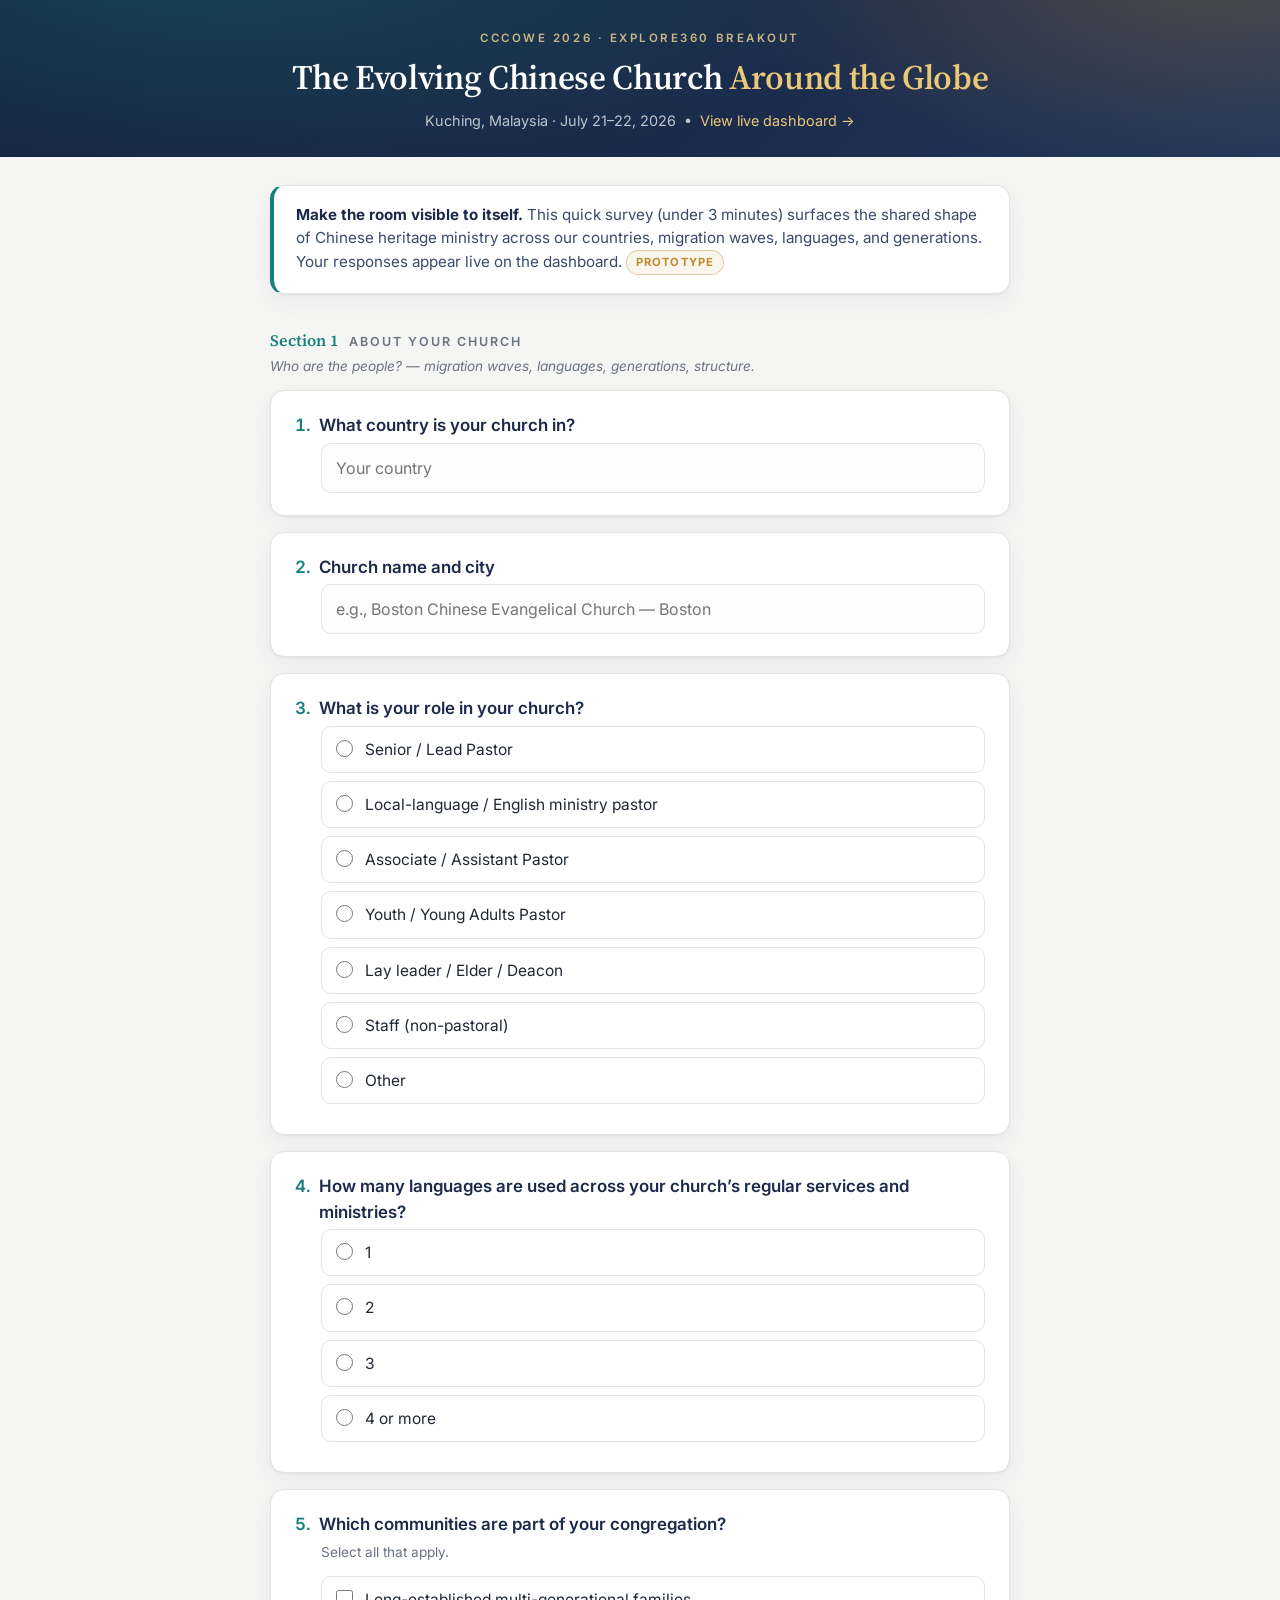
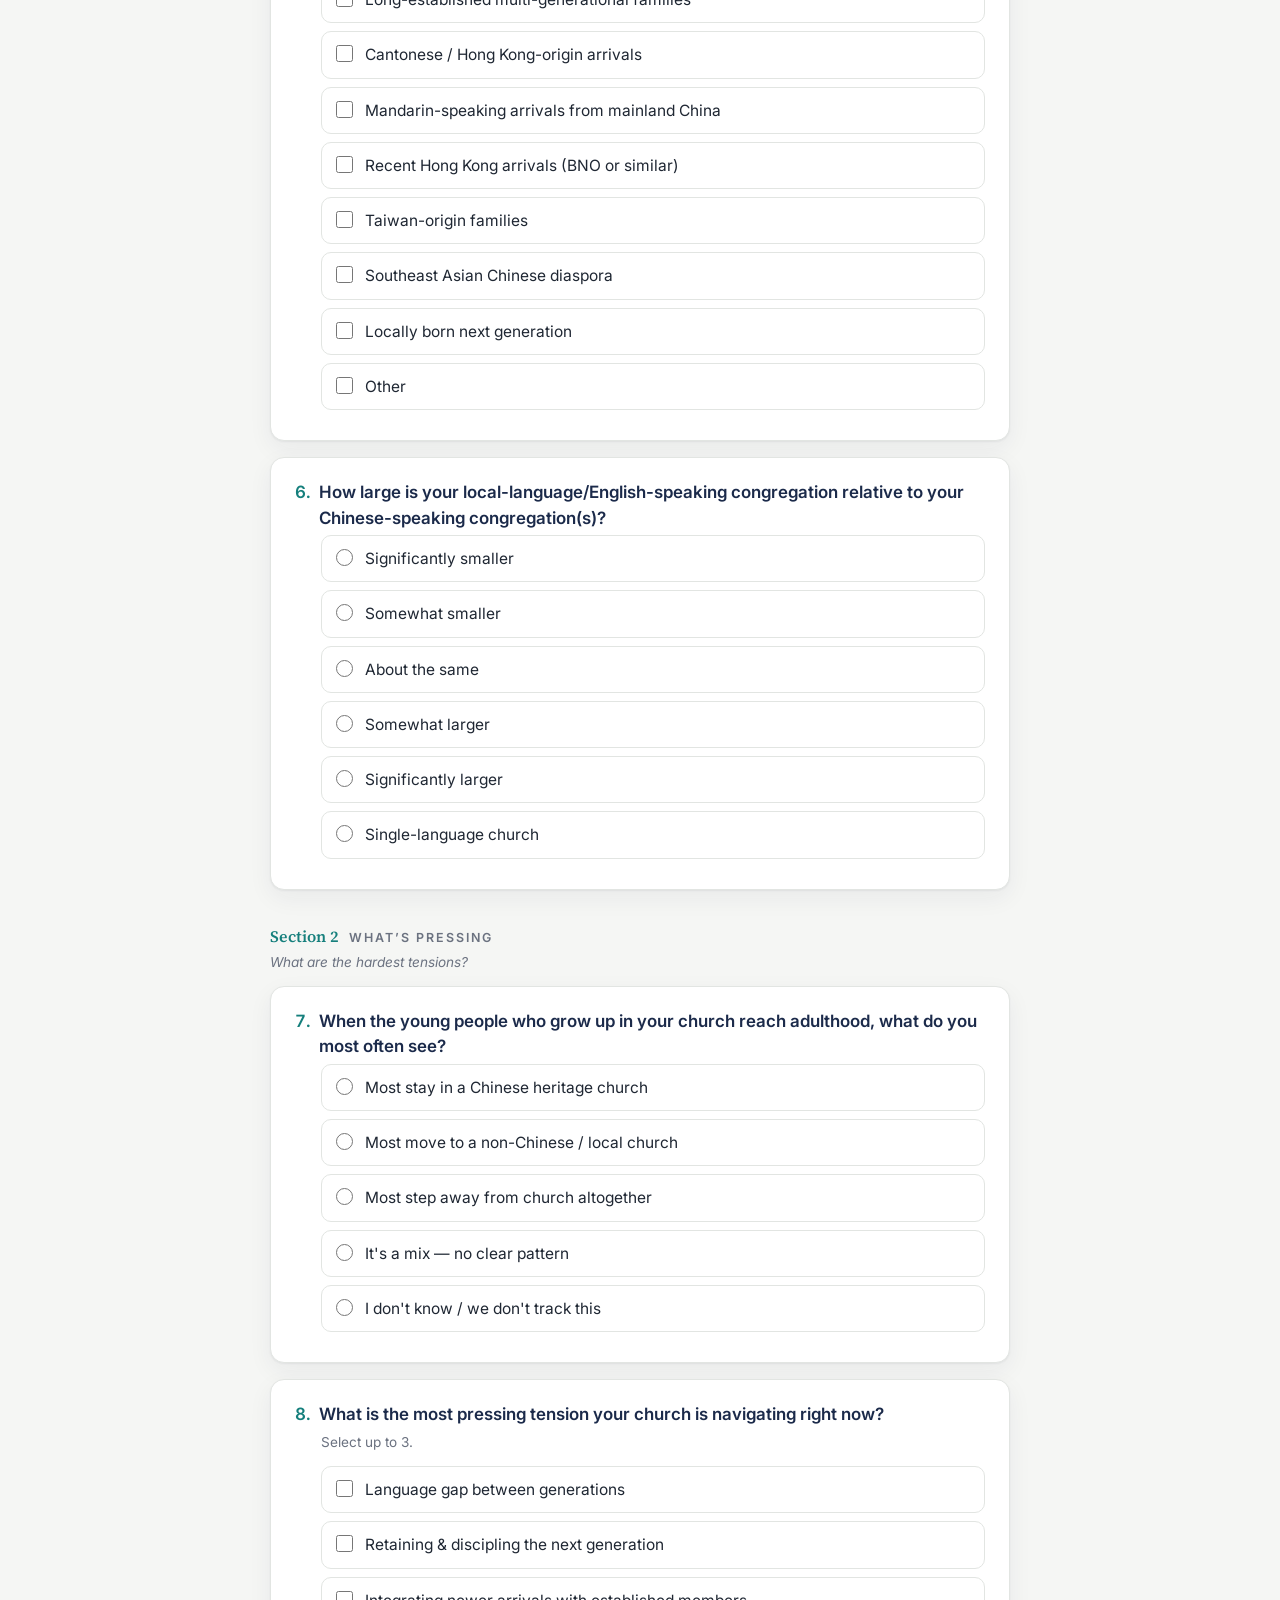
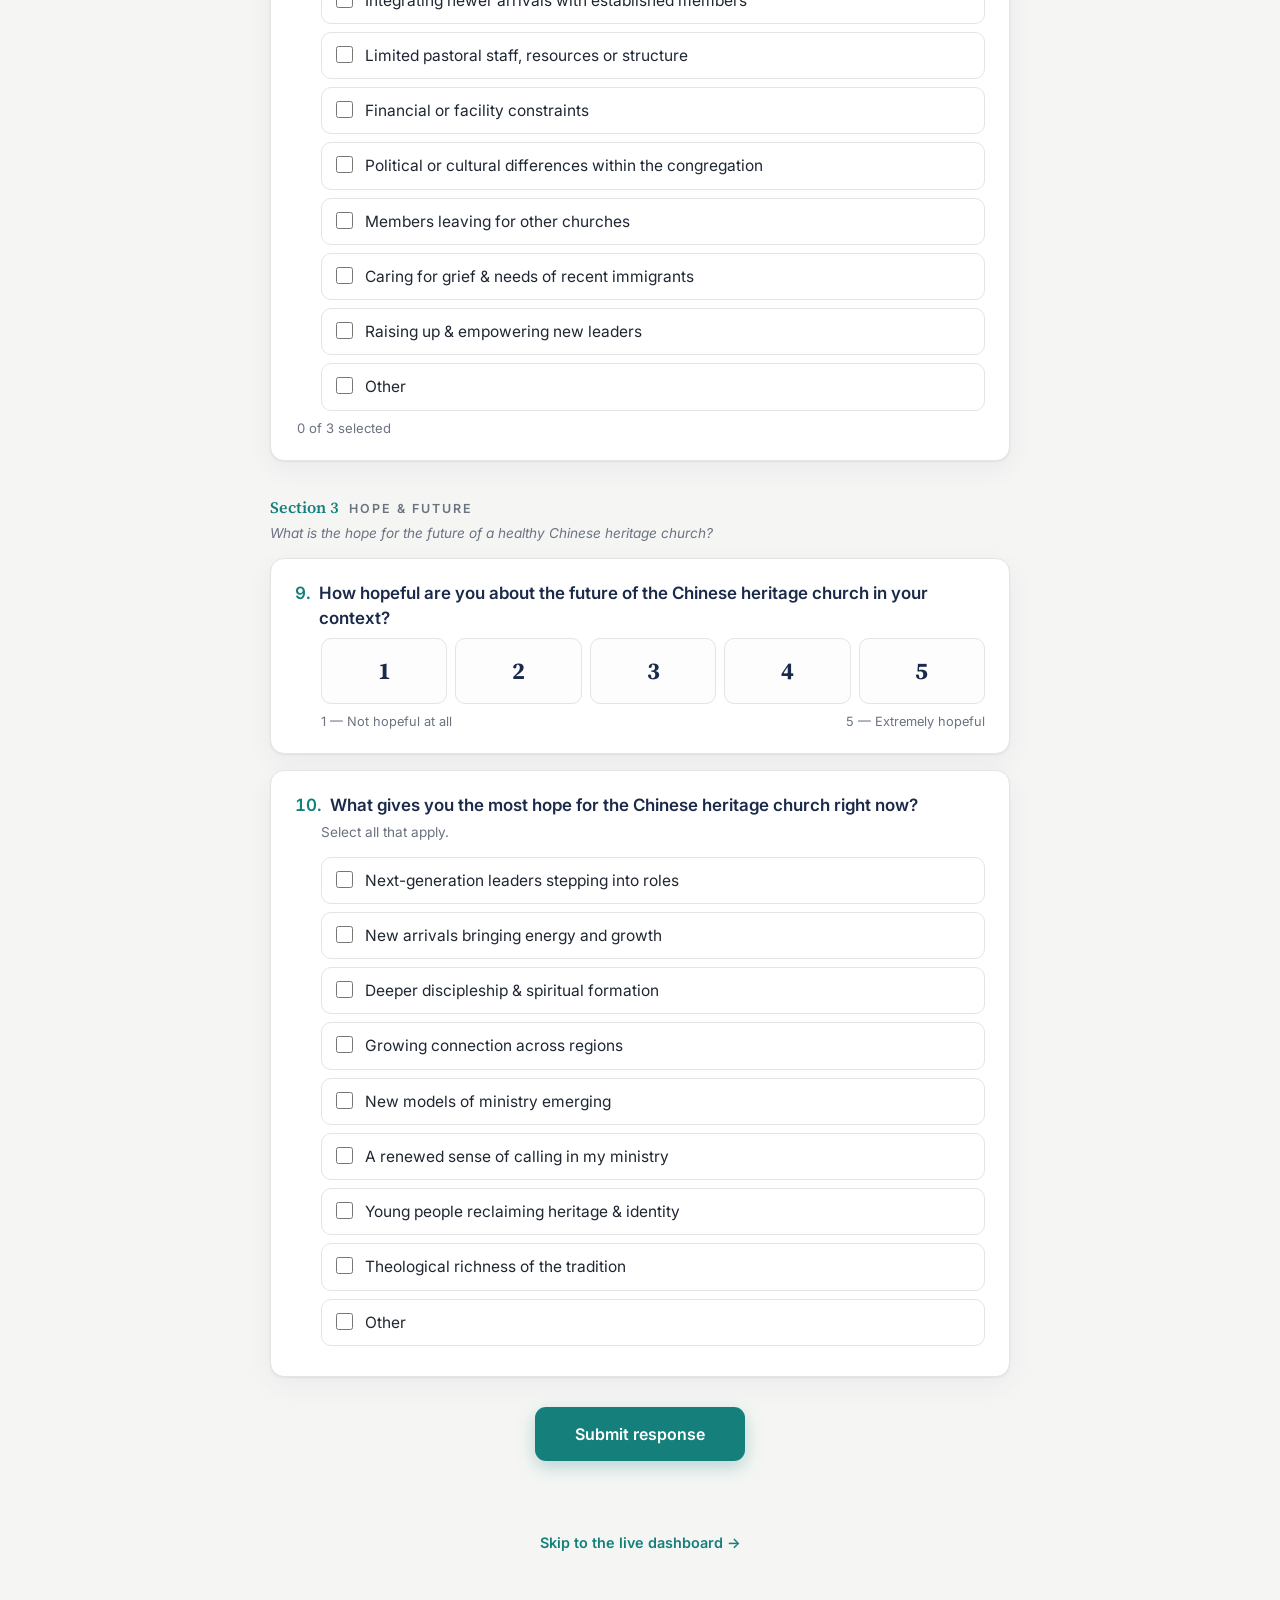
==== index.html @ 832d0c06 "CCCOWE 2026 Explore360 — survey + demo & live dashboards (prototype) Static, no-build site for the E" ====
<!DOCTYPE html>
<html lang="en">
<head>
<meta charset="UTF-8" />
<meta name="viewport" content="width=device-width, initial-scale=1" />
<title>CCCOWE 2026 Explore360 — Survey</title>
<link rel="preconnect" href="https://fonts.googleapis.com" />
<link rel="preconnect" href="https://fonts.gstatic.com" crossorigin />
<link href="https://fonts.googleapis.com/css2?family=Inter:wght@400;500;600;700&family=Source+Serif+4:opsz,wght@8..60,500;8..60,600&display=swap" rel="stylesheet" />
<link rel="stylesheet" href="css/styles.css" />
</head>
<body>

<header class="banner">
  <p class="banner__eyebrow">CCCOWE 2026 &middot; Explore360 Breakout</p>
  <h1 class="banner__title">The Evolving Chinese Church <span class="accent">Around the Globe</span></h1>
  <p class="banner__meta">Kuching, Malaysia &middot; July 21&ndash;22, 2026 &nbsp;&bull;&nbsp; <a href="dashboard.html">View live dashboard &rarr;</a></p>
</header>

<main class="wrap">

  <!-- FORM -->
  <form id="survey" novalidate>
    <div class="intro">
      <strong>Make the room visible to itself.</strong> This quick survey (under 3 minutes) surfaces the shared
      shape of Chinese heritage ministry across our countries, migration waves, languages, and generations.
      Your responses appear live on the dashboard. <span class="demo-flag">Prototype</span>
    </div>

    <!-- SECTION 1 -->
    <div class="section-tag">
      <span class="section-tag__num">Section 1</span>
      <span class="section-tag__name">About Your Church</span>
    </div>
    <p class="section-tag__hint">Who are the people? — migration waves, languages, generations, structure.</p>

    <!-- Q1 -->
    <div class="q">
      <label class="q__label" for="q1"><span class="q__num">1.</span> What country is your church in?</label>
      <div class="q__body">
        <input class="txt" type="text" id="q1" name="q1_country" placeholder="Your country" autocomplete="off" />
      </div>
    </div>

    <!-- Q2 -->
    <div class="q">
      <label class="q__label" for="q2"><span class="q__num">2.</span> Church name and city</label>
      <div class="q__body">
        <input class="txt" type="text" id="q2" name="q2_church" placeholder="e.g., Boston Chinese Evangelical Church — Boston" autocomplete="off" />
      </div>
    </div>

    <!-- Q3 -->
    <div class="q" data-single="q3_role">
      <p class="q__label"><span class="q__num">3.</span> What is your role in your church?</p>
      <div class="q__body" id="q3-opts"></div>
    </div>

    <!-- Q4 -->
    <div class="q" data-single="q4_languages">
      <p class="q__label"><span class="q__num">4.</span> How many languages are used across your church&rsquo;s regular services and ministries?</p>
      <div class="q__body" id="q4-opts"></div>
    </div>

    <!-- Q5 -->
    <div class="q" data-multi="q5_communities">
      <p class="q__label"><span class="q__num">5.</span> Which communities are part of your congregation?</p>
      <p class="q__help">Select all that apply.</p>
      <div class="q__body" id="q5-opts"></div>
    </div>

    <!-- Q6 -->
    <div class="q" data-single="q6_relative_size">
      <p class="q__label"><span class="q__num">6.</span> How large is your local-language/English-speaking congregation relative to your Chinese-speaking congregation(s)?</p>
      <div class="q__body" id="q6-opts"></div>
    </div>

    <!-- SECTION 2 -->
    <div class="section-tag">
      <span class="section-tag__num">Section 2</span>
      <span class="section-tag__name">What&rsquo;s Pressing</span>
    </div>
    <p class="section-tag__hint">What are the hardest tensions?</p>

    <!-- Q7 -->
    <div class="q" data-single="q7_youth">
      <p class="q__label"><span class="q__num">7.</span> When the young people who grow up in your church reach adulthood, what do you most often see?</p>
      <div class="q__body" id="q7-opts"></div>
    </div>

    <!-- Q8 -->
    <div class="q" data-multi="q8_tensions" data-max="3">
      <p class="q__label"><span class="q__num">8.</span> What is the most pressing tension your church is navigating right now?</p>
      <p class="q__help">Select up to 3.</p>
      <div class="q__body" id="q8-opts"></div>
      <p class="cap-note" id="q8-cap">0 of 3 selected</p>
    </div>

    <!-- SECTION 3 -->
    <div class="section-tag">
      <span class="section-tag__num">Section 3</span>
      <span class="section-tag__name">Hope &amp; Future</span>
    </div>
    <p class="section-tag__hint">What is the hope for the future of a healthy Chinese heritage church?</p>

    <!-- Q9 -->
    <div class="q" data-scale="q9_hope">
      <p class="q__label"><span class="q__num">9.</span> How hopeful are you about the future of the Chinese heritage church in your context?</p>
      <div class="q__body">
        <div class="scale" id="q9-scale"></div>
        <div class="scale__ends">
          <span>1 — Not hopeful at all</span>
          <span>5 — Extremely hopeful</span>
        </div>
      </div>
    </div>

    <!-- Q10 -->
    <div class="q" data-multi="q10_hope_sources">
      <p class="q__label"><span class="q__num">10.</span> What gives you the most hope for the Chinese heritage church right now?</p>
      <p class="q__help">Select all that apply.</p>
      <div class="q__body" id="q10-opts"></div>
    </div>

    <div class="actions">
      <button type="submit" class="btn btn--primary">Submit response</button>
      <p class="form-error" id="form-error"></p>
    </div>
  </form>

  <!-- THANK YOU -->
  <div class="thanks hidden" id="thanks">
    <div class="thanks__check">
      <svg viewBox="0 0 24 24" fill="none" stroke-width="3" stroke-linecap="round" stroke-linejoin="round"><path d="M5 13l4 4L19 7"/></svg>
    </div>
    <h2>Thank you</h2>
    <p>Your response is now part of the room. Watch it appear on the live dashboard alongside delegates from around the globe.</p>
    <a href="dashboard.html" class="btn btn--primary">Open the live dashboard &rarr;</a>
    <div style="margin-top:16px;">
      <button class="btn btn--ghost" id="again" type="button">Submit another response</button>
    </div>
  </div>

  <p class="pagelink"><a href="dashboard.html">Skip to the live dashboard &rarr;</a></p>

</main>

<script src="js/questions.js"></script>
<script src="js/survey.js"></script>
</body>
</html>
---- css/styles.css ----
/* ============================================================================
   CCCOWE 2026 Explore360 — Shared styles
   Palette: restrained "conference navy + teal + warm gold"
   Type: Source Serif 4 (banner/display) + Inter (UI/body)
   ============================================================================ */

:root {
  /* Core palette */
  --ink:        #1b2a4a;   /* deep navy — primary text & banner */
  --ink-soft:   #3a4a6b;
  --teal:       #157f7c;   /* primary accent */
  --teal-deep:  #0e5d5b;
  --gold:       #c08a2d;   /* warm highlight */
  --rose:       #b1495c;   /* attention / tension */

  --bg:         #f5f6f4;   /* warm off-white page */
  --card:       #ffffff;
  --line:       #e2e5e2;
  --text:       #1f2733;
  --muted:      #6b7280;

  /* Categorical chart palette (harmonious, projector-safe) */
  --c1: #157f7c;  /* teal      */
  --c2: #2f6ca6;  /* blue      */
  --c3: #c08a2d;  /* gold      */
  --c4: #7a5ea8;  /* violet    */
  --c5: #4a9a6a;  /* green     */
  --c6: #b1495c;  /* rose      */
  --c7: #d3763a;  /* orange    */
  --c8: #5c6b7a;  /* slate     */

  --radius: 14px;
  --shadow: 0 1px 2px rgba(27,42,74,.06), 0 8px 24px rgba(27,42,74,.06);
  --shadow-lg: 0 2px 4px rgba(27,42,74,.08), 0 18px 48px rgba(27,42,74,.10);

  --font-body: "Inter", -apple-system, BlinkMacSystemFont, "Segoe UI", sans-serif;
  --font-display: "Source Serif 4", Georgia, "Times New Roman", serif;
}

* { box-sizing: border-box; }

html { -webkit-text-size-adjust: 100%; }

body {
  margin: 0;
  font-family: var(--font-body);
  color: var(--text);
  background: var(--bg);
  line-height: 1.5;
  font-size: 16px;
  -webkit-font-smoothing: antialiased;
}

/* ---------- Banner ---------- */
.banner {
  background:
    radial-gradient(1200px 400px at 15% -30%, rgba(21,127,124,.35), transparent 60%),
    radial-gradient(900px 380px at 95% -20%, rgba(192,138,45,.28), transparent 55%),
    linear-gradient(135deg, #16223d 0%, #1b2a4a 55%, #21365c 100%);
  color: #fff;
  padding: 30px 24px 26px;
  text-align: center;
}
.banner__eyebrow {
  font-size: .72rem;
  letter-spacing: .22em;
  text-transform: uppercase;
  color: #cbb682;
  font-weight: 600;
  margin: 0 0 10px;
}
.banner__title {
  font-family: var(--font-display);
  font-weight: 600;
  font-size: clamp(1.4rem, 3.2vw, 2.15rem);
  line-height: 1.18;
  margin: 0 auto;
  max-width: 900px;
  letter-spacing: -0.01em;
}
.banner__title .accent { color: #e9c877; }
.banner__meta {
  margin: 12px 0 0;
  font-size: .9rem;
  color: rgba(255,255,255,.72);
}
.banner__meta a { color: #e9c877; text-decoration: none; }
.banner__meta a:hover { text-decoration: underline; }

/* ---------- Layout wrappers ---------- */
.wrap { max-width: 780px; margin: 0 auto; padding: 28px 20px 80px; }
.wrap--wide { max-width: 1220px; }

/* ---------- Survey form ---------- */
.intro {
  background: var(--card);
  border: 1px solid var(--line);
  border-left: 4px solid var(--teal);
  border-radius: var(--radius);
  padding: 18px 22px;
  margin-bottom: 26px;
  box-shadow: var(--shadow);
  font-size: .95rem;
  color: var(--ink-soft);
}
.intro strong { color: var(--ink); }

.section-tag {
  display: flex;
  align-items: baseline;
  gap: 10px;
  margin: 34px 0 4px;
}
.section-tag__num {
  font-family: var(--font-display);
  font-size: 1rem;
  color: var(--teal);
  font-weight: 600;
}
.section-tag__name {
  font-size: .78rem;
  letter-spacing: .16em;
  text-transform: uppercase;
  color: var(--muted);
  font-weight: 600;
}
.section-tag__hint {
  font-style: italic;
  color: var(--muted);
  font-size: .85rem;
  margin: 0 0 14px;
}

.q {
  background: var(--card);
  border: 1px solid var(--line);
  border-radius: var(--radius);
  padding: 22px 24px;
  margin-bottom: 16px;
  box-shadow: var(--shadow);
}
.q__label {
  font-weight: 600;
  color: var(--ink);
  font-size: 1.06rem;
  margin: 0 0 4px;
  display: flex;
  gap: 8px;
}
.q__num {
  color: var(--teal);
  font-variant-numeric: tabular-nums;
  flex: none;
}
.q__help {
  font-size: .85rem;
  color: var(--muted);
  margin: 2px 0 14px 26px;
}
.q__body { margin-left: 26px; }

/* text inputs */
.txt {
  width: 100%;
  font: inherit;
  padding: 12px 14px;
  border: 1px solid var(--line);
  border-radius: 10px;
  background: #fcfdfc;
  color: var(--text);
  transition: border-color .15s, box-shadow .15s;
}
.txt:focus {
  outline: none;
  border-color: var(--teal);
  box-shadow: 0 0 0 3px rgba(21,127,124,.15);
}

/* choice options (radio + checkbox) */
.opt {
  display: flex;
  align-items: flex-start;
  gap: 12px;
  padding: 11px 14px;
  border: 1px solid var(--line);
  border-radius: 10px;
  margin-bottom: 8px;
  cursor: pointer;
  transition: border-color .15s, background .15s;
  font-size: .97rem;
}
.opt:hover { border-color: var(--teal); background: #f4faf9; }
.opt input { margin: 2px 0 0; accent-color: var(--teal); width: 17px; height: 17px; flex: none; cursor: pointer; }
.opt.is-checked { border-color: var(--teal); background: #eef7f6; }
.opt.is-disabled { opacity: .45; cursor: not-allowed; }
.opt.is-disabled:hover { border-color: var(--line); background: var(--card); }

.cap-note {
  font-size: .82rem;
  color: var(--muted);
  margin: 4px 0 0 2px;
}
.cap-note.is-max { color: var(--rose); font-weight: 600; }

/* linear scale */
.scale {
  display: flex;
  justify-content: space-between;
  gap: 8px;
  margin-top: 6px;
}
.scale__opt {
  flex: 1;
  text-align: center;
  border: 1px solid var(--line);
  border-radius: 10px;
  padding: 14px 6px;
  cursor: pointer;
  transition: all .15s;
  background: #fcfdfc;
}
.scale__opt:hover { border-color: var(--teal); }
.scale__opt input { display: none; }
.scale__num { font-size: 1.5rem; font-weight: 700; color: var(--ink); font-family: var(--font-display); }
.scale__opt.is-checked { border-color: var(--teal); background: var(--teal); }
.scale__opt.is-checked .scale__num { color: #fff; }
.scale__ends {
  display: flex;
  justify-content: space-between;
  font-size: .8rem;
  color: var(--muted);
  margin-top: 8px;
}

/* submit */
.actions { margin-top: 30px; text-align: center; }
.btn {
  font: inherit;
  font-weight: 600;
  font-size: 1rem;
  border: none;
  border-radius: 11px;
  padding: 15px 40px;
  cursor: pointer;
  transition: transform .12s, box-shadow .12s, background .15s;
  text-decoration: none;
  display: inline-block;
}
.btn--primary {
  background: var(--teal);
  color: #fff;
  box-shadow: 0 6px 18px rgba(21,127,124,.28);
}
.btn--primary:hover { background: var(--teal-deep); transform: translateY(-1px); }
.btn--ghost {
  background: transparent;
  color: var(--teal);
  border: 1px solid var(--teal);
}
.btn--ghost:hover { background: #eef7f6; }
.form-error {
  color: var(--rose);
  font-size: .9rem;
  margin-top: 14px;
  min-height: 1.2em;
  font-weight: 500;
}

/* thank-you state */
.thanks { text-align: center; padding: 50px 20px; }
.thanks__check {
  width: 76px; height: 76px; margin: 0 auto 22px;
  border-radius: 50%;
  background: var(--teal);
  display: flex; align-items: center; justify-content: center;
  animation: pop .45s cubic-bezier(.2,.9,.3,1.4);
}
.thanks__check svg { width: 40px; height: 40px; stroke: #fff; }
.thanks h2 { font-family: var(--font-display); color: var(--ink); font-size: 1.9rem; margin: 0 0 10px; }
.thanks p { color: var(--muted); max-width: 460px; margin: 0 auto 26px; }
@keyframes pop { 0% { transform: scale(0); } 100% { transform: scale(1); } }

.hidden { display: none !important; }

/* nav link footer */
.pagelink {
  text-align: center;
  margin-top: 40px;
  font-size: .9rem;
}
.pagelink a { color: var(--teal); text-decoration: none; font-weight: 600; }
.pagelink a:hover { text-decoration: underline; }

.demo-flag {
  display: inline-block;
  font-size: .7rem;
  letter-spacing: .1em;
  text-transform: uppercase;
  font-weight: 700;
  color: var(--gold);
  border: 1px solid rgba(192,138,45,.4);
  background: rgba(192,138,45,.08);
  padding: 3px 9px;
  border-radius: 20px;
  vertical-align: middle;
}

/* ============================================================================
   DASHBOARD
   ============================================================================ */
.toolbar {
  display: flex;
  align-items: center;
  justify-content: space-between;
  flex-wrap: wrap;
  gap: 12px;
  margin-bottom: 22px;
}
.toolbar__left { display: flex; align-items: center; gap: 12px; }
.toolbar__title { font-family: var(--font-display); font-size: 1.35rem; color: var(--ink); margin: 0; font-weight: 600; }
.updated { font-size: .82rem; color: var(--muted); }
.toolbar__actions { display: flex; gap: 8px; }
.tbtn {
  font: inherit; font-size: .85rem; font-weight: 600;
  border: 1px solid var(--line); background: var(--card); color: var(--ink-soft);
  padding: 8px 14px; border-radius: 9px; cursor: pointer; transition: all .15s;
}
.tbtn:hover { border-color: var(--teal); color: var(--teal); }

/* KPI row */
.kpis {
  display: grid;
  grid-template-columns: repeat(3, 1fr);
  gap: 16px;
  margin-bottom: 22px;
}
.kpi {
  background: var(--card);
  border: 1px solid var(--line);
  border-radius: var(--radius);
  padding: 22px 24px;
  box-shadow: var(--shadow);
  position: relative;
  overflow: hidden;
}
.kpi::before {
  content: ""; position: absolute; left: 0; top: 0; bottom: 0; width: 4px;
  background: var(--teal);
}
.kpi:nth-child(2)::before { background: var(--gold); }
.kpi:nth-child(3)::before { background: var(--c4); }
.kpi__num {
  font-family: var(--font-display);
  font-weight: 600;
  font-size: 2.9rem;
  color: var(--ink);
  line-height: 1;
  font-variant-numeric: tabular-nums;
}
.kpi__num small { font-size: 1.1rem; color: var(--muted); font-family: var(--font-body); }
.kpi__label { color: var(--muted); font-size: .9rem; margin-top: 8px; }

/* chart grid */
.grid {
  display: grid;
  grid-template-columns: repeat(12, 1fr);
  gap: 16px;
}
.card {
  background: var(--card);
  border: 1px solid var(--line);
  border-radius: var(--radius);
  padding: 18px 20px 20px;
  box-shadow: var(--shadow);
  display: flex;
  flex-direction: column;
}
.card__title {
  font-size: .95rem;
  font-weight: 600;
  color: var(--ink);
  margin: 0 0 2px;
}
.card__q { font-size: .78rem; color: var(--teal); font-weight: 600; margin-bottom: 12px; }
.card__canvas-wrap { position: relative; flex: 1; min-height: 200px; }

.col-4  { grid-column: span 4; }
.col-5  { grid-column: span 5; }
.col-6  { grid-column: span 6; }
.col-7  { grid-column: span 7; }
.col-8  { grid-column: span 8; }
.col-12 { grid-column: span 12; }

.card--feature { border-top: 3px solid var(--rose); }
.card--feature .card__q { color: var(--rose); }

.empty {
  text-align: center;
  padding: 70px 20px;
  color: var(--muted);
}
.empty h2 { font-family: var(--font-display); color: var(--ink); }

/* ---- Live dashboard: awaiting-responses banner + skeletons ---- */
.awaiting-note {
  display: flex;
  align-items: center;
  gap: 12px;
  background: #fff;
  border: 1px solid var(--line);
  border-left: 4px solid var(--gold);
  border-radius: var(--radius);
  padding: 14px 18px;
  margin-bottom: 22px;
  box-shadow: var(--shadow);
  color: var(--ink-soft);
  font-size: .95rem;
}
.awaiting-note .dot {
  width: 10px; height: 10px; border-radius: 50%; background: var(--gold); flex: none;
  animation: pulse 1.6s ease-in-out infinite;
}
@keyframes pulse { 0%,100% { opacity: 1; } 50% { opacity: .3; } }
.awaiting-note strong { color: var(--ink); }

/* shimmer skeleton shown inside cards/KPIs before data arrives */
.skeleton {
  position: relative;
  overflow: hidden;
  background: #eef0ee;
  border-radius: 8px;
}
.skeleton::after {
  content: "";
  position: absolute; inset: 0;
  transform: translateX(-100%);
  background: linear-gradient(90deg, transparent, rgba(255,255,255,.65), transparent);
  animation: shimmer 1.5s infinite;
}
@keyframes shimmer { 100% { transform: translateX(100%); } }

.kpi__num.skeleton { width: 90px; height: 44px; }
.card__canvas-wrap .skel-fill {
  position: absolute; inset: 0;
  display: flex; flex-direction: column; justify-content: flex-end; gap: 8px;
  padding: 10px 4px;
}
.card__canvas-wrap .skel-bar { height: 14px; }
.card__canvas-wrap .skel-bar:nth-child(1) { width: 92%; }
.card__canvas-wrap .skel-bar:nth-child(2) { width: 74%; }
.card__canvas-wrap .skel-bar:nth-child(3) { width: 58%; }
.card__canvas-wrap .skel-bar:nth-child(4) { width: 44%; }
.card__canvas-wrap .skel-bar:nth-child(5) { width: 30%; }
/* hide skeletons once populated */
.is-live-ready .skeleton::after { display: none; }
.is-live-ready .skel-fill { display: none; }
.is-live-ready .kpi__num.skeleton { background: none; }

/* Responsive */
@media (max-width: 900px) {
  .kpis { grid-template-columns: 1fr; }
  .col-4, .col-5, .col-6, .col-7, .col-8 { grid-column: span 12; }
  .card__canvas-wrap { min-height: 240px; }
}
@media (max-width: 560px) {
  .q__body { margin-left: 0; }
  .q__help { margin-left: 0; }
  .scale__num { font-size: 1.2rem; }
  .banner { padding: 24px 16px 22px; }
}

/* Projector / large-screen bump */
@media (min-width: 1600px) {
  body { font-size: 17px; }
  .kpi__num { font-size: 3.4rem; }
}
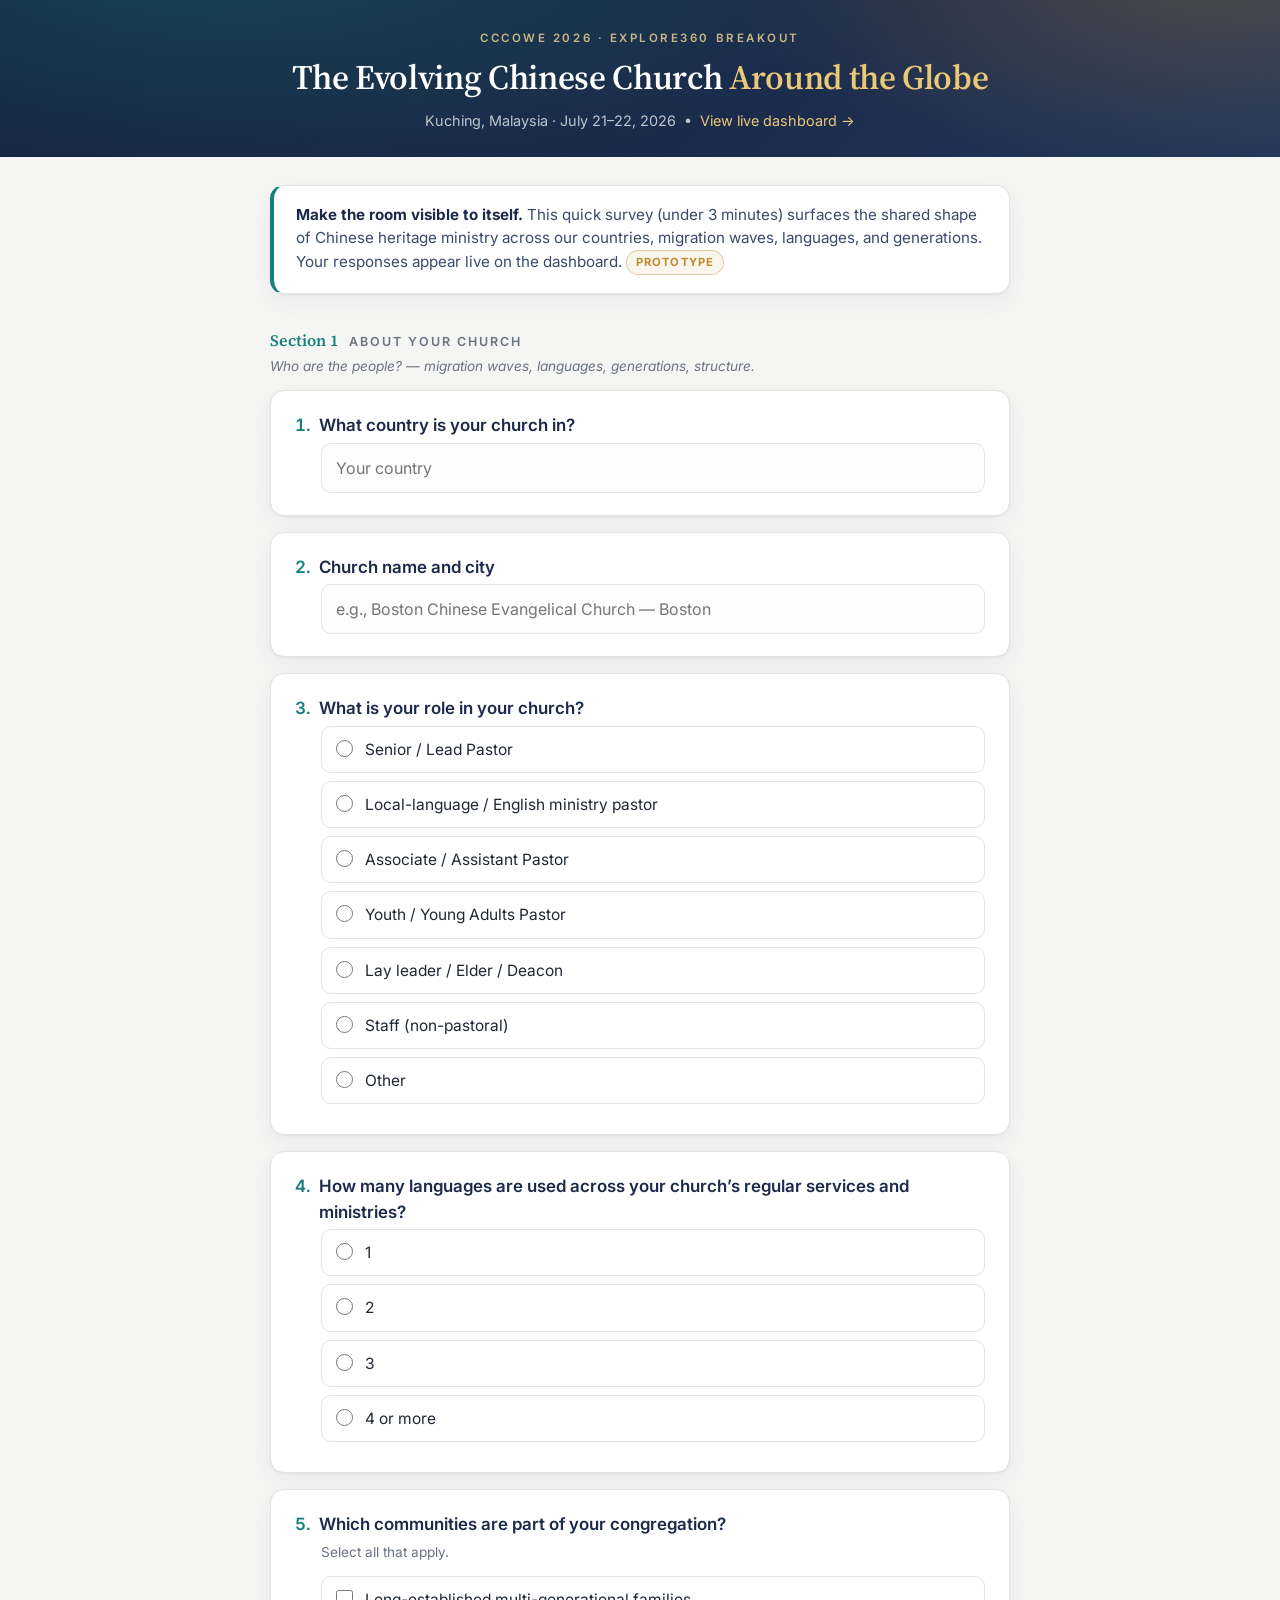
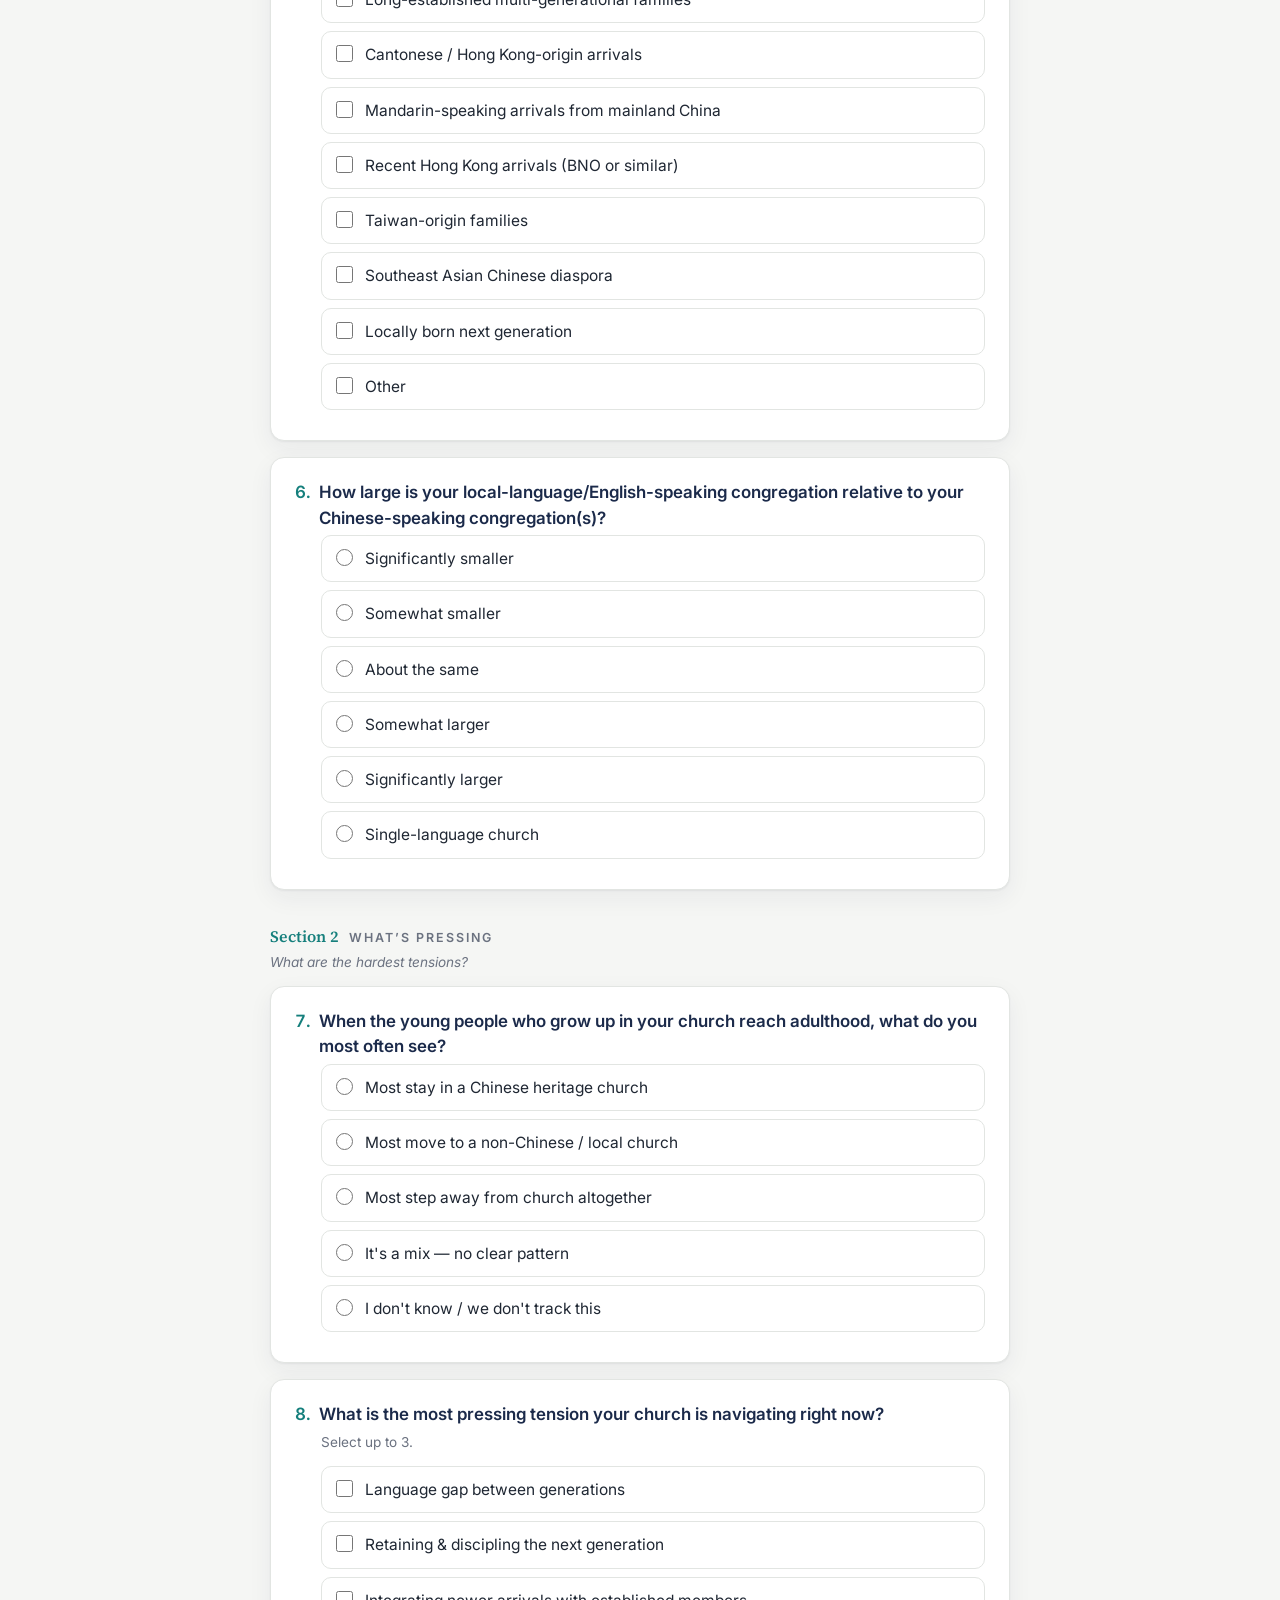
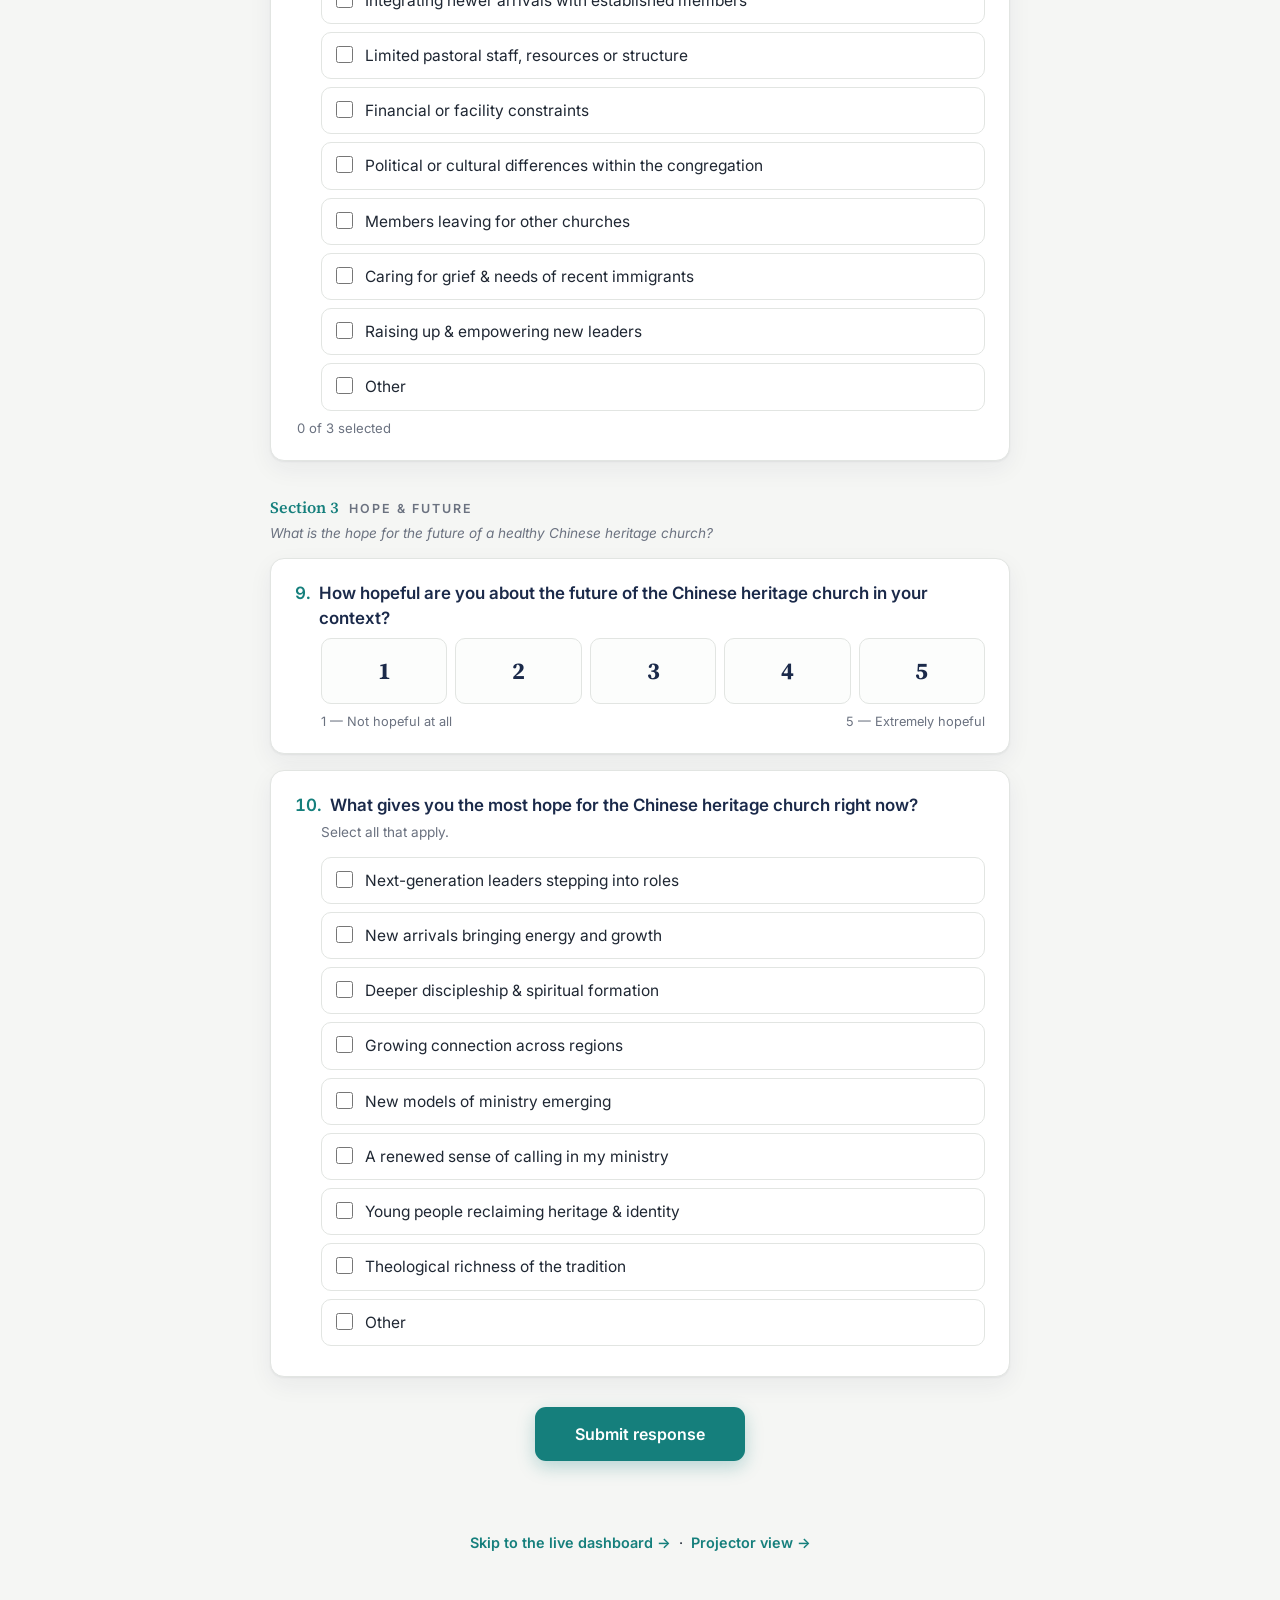
==== commit c1728399: "Add stage.html projector view + share Sheet pipeline Big-screen presentation view for projecting liv" ====
--- a/index.html
+++ b/index.html
@@ -141,7 +141,7 @@
     </div>
   </div>
 
-  <p class="pagelink"><a href="dashboard.html">Skip to the live dashboard &rarr;</a></p>
+  <p class="pagelink"><a href="dashboard.html">Skip to the live dashboard &rarr;</a> &nbsp;&middot;&nbsp; <a href="stage.html">Projector view &rarr;</a></p>
 
 </main>
 
--- a/css/styles.css
+++ b/css/styles.css
@@ -326,6 +326,9 @@
   padding: 8px 14px; border-radius: 9px; cursor: pointer; transition: all .15s;
 }
 .tbtn:hover { border-color: var(--teal); color: var(--teal); }
+a.tbtn { text-decoration: none; display: inline-block; }
+.tbtn--accent { background: var(--teal); color: #fff; border-color: var(--teal); }
+.tbtn--accent:hover { background: var(--teal-deep); border-color: var(--teal-deep); color: #fff; }
 
 /* KPI row */
 .kpis {
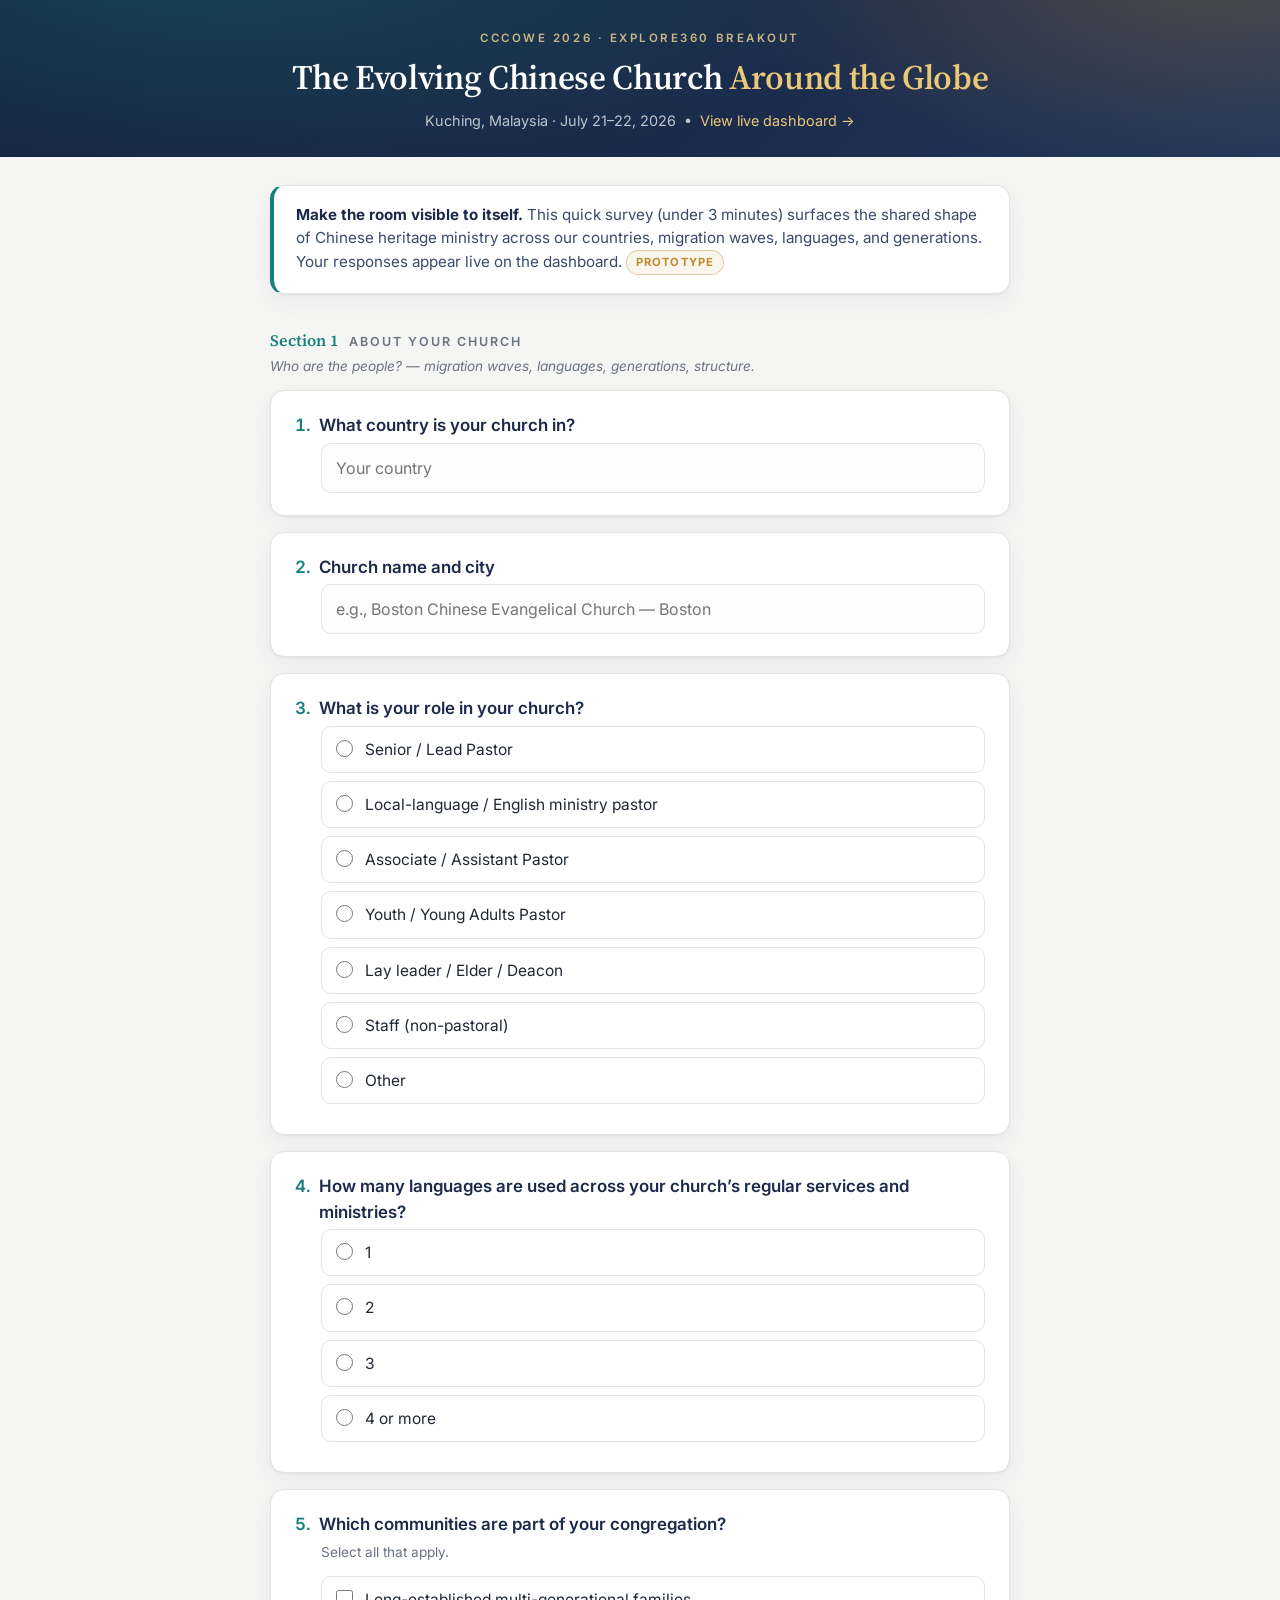
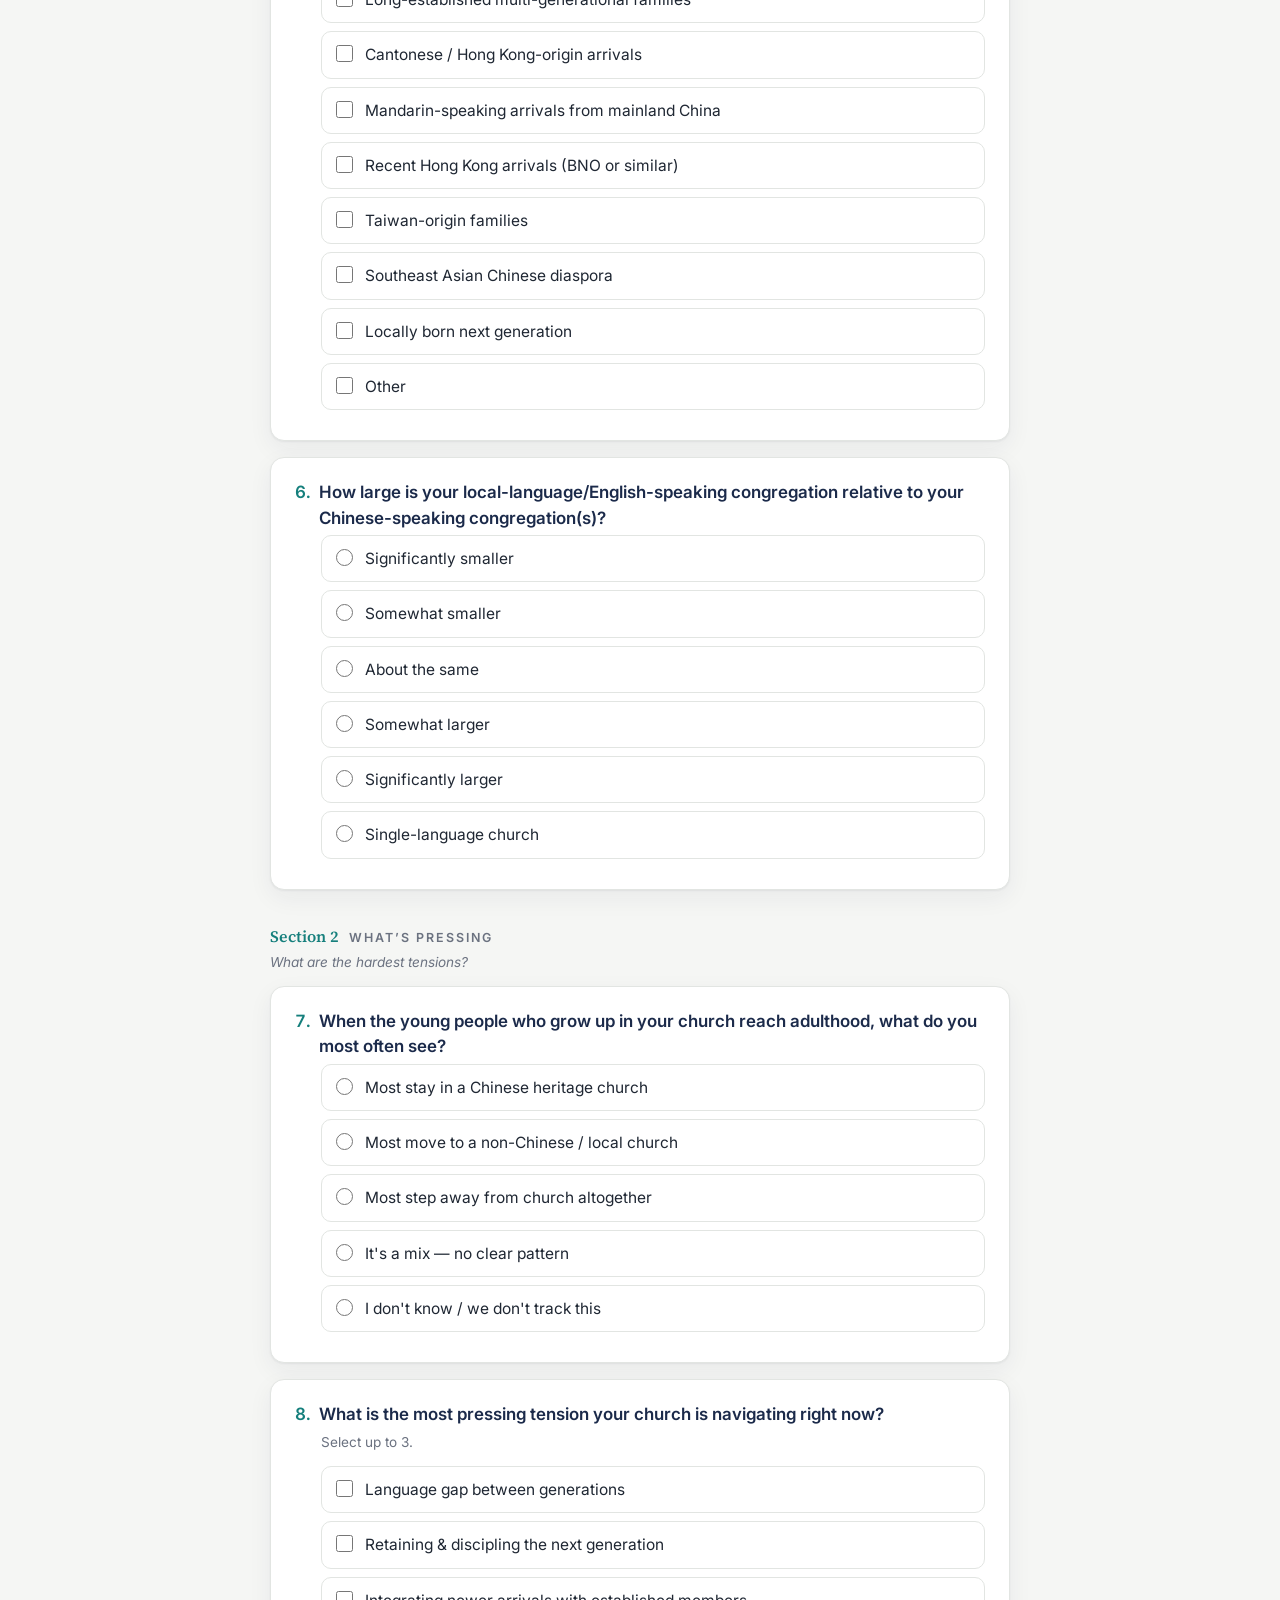
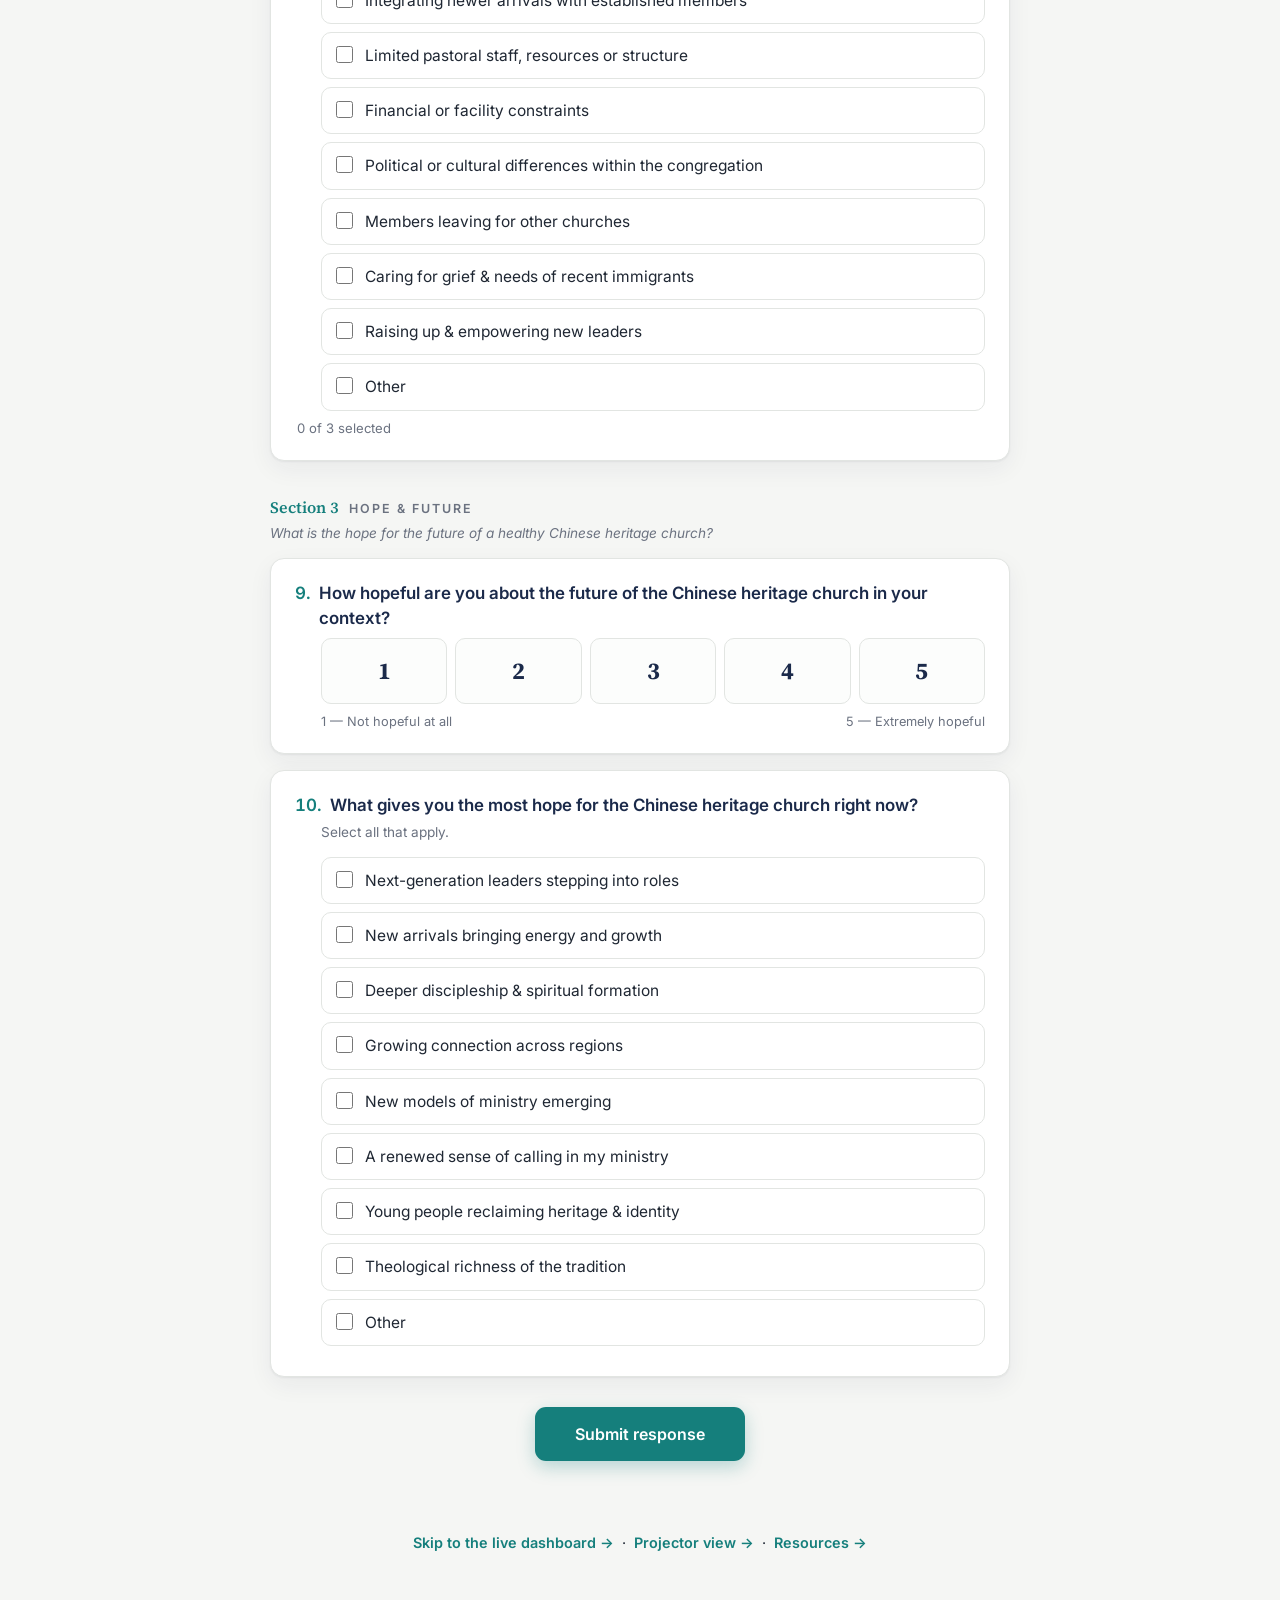
==== commit 68f8109d: "Add Resources page with handouts + comprehensive reports resources.html ("Take It With You") in the " ====
--- a/index.html
+++ b/index.html
@@ -141,7 +141,7 @@
     </div>
   </div>
 
-  <p class="pagelink"><a href="dashboard.html">Skip to the live dashboard &rarr;</a> &nbsp;&middot;&nbsp; <a href="stage.html">Projector view &rarr;</a></p>
+  <p class="pagelink"><a href="dashboard.html">Skip to the live dashboard &rarr;</a> &nbsp;&middot;&nbsp; <a href="stage.html">Projector view &rarr;</a> &nbsp;&middot;&nbsp; <a href="resources.html">Resources &rarr;</a></p>
 
 </main>
 
--- a/css/styles.css
+++ b/css/styles.css
@@ -477,3 +477,119 @@
   body { font-size: 17px; }
   .kpi__num { font-size: 3.4rem; }
 }
+
+/* ============================================================================
+   RESOURCES PAGE
+   ============================================================================ */
+.res-section { margin: 30px 0 8px; }
+.res-section__head {
+  display: flex;
+  align-items: baseline;
+  gap: 10px;
+  margin-bottom: 4px;
+}
+.res-section__num {
+  font-family: var(--font-display);
+  font-size: 1rem;
+  color: var(--teal);
+  font-weight: 600;
+}
+.res-section__title {
+  font-size: 1.15rem;
+  font-weight: 600;
+  color: var(--ink);
+  margin: 0;
+}
+.res-section__desc {
+  font-size: .9rem;
+  color: var(--muted);
+  margin: 0 0 14px;
+}
+
+.ritem {
+  display: flex;
+  align-items: center;
+  gap: 16px;
+  padding: 16px 20px;
+  border: 1px solid var(--line);
+  border-radius: var(--radius);
+  background: var(--card);
+  box-shadow: var(--shadow);
+  margin-bottom: 12px;
+  text-decoration: none;
+  color: inherit;
+  transition: border-color .15s, transform .12s, box-shadow .15s;
+}
+a.ritem:hover {
+  border-color: var(--teal);
+  transform: translateY(-1px);
+  box-shadow: var(--shadow-lg);
+}
+.ritem__icon {
+  flex: none;
+  width: 46px; height: 46px;
+  border-radius: 11px;
+  display: flex; align-items: center; justify-content: center;
+  background: #eef7f6;
+  color: var(--teal);
+}
+.ritem__icon svg { width: 24px; height: 24px; }
+.ritem__icon--pdf { background: #fbeef0; color: var(--rose); }
+.ritem__icon--report { background: #f4eefb; color: var(--c4); }
+.ritem__body { flex: 1; min-width: 0; }
+.ritem__title { font-weight: 600; color: var(--ink); font-size: 1.02rem; }
+.ritem__desc { font-size: .86rem; color: var(--muted); margin-top: 2px; }
+.ritem__action {
+  flex: none;
+  font-size: .85rem;
+  font-weight: 600;
+  color: var(--teal);
+  white-space: nowrap;
+  display: flex; align-items: center; gap: 6px;
+}
+.ritem__action svg { width: 16px; height: 16px; }
+
+.ritem.is-coming {
+  cursor: default;
+  border-style: dashed;
+  box-shadow: none;
+  background: #fbfcfb;
+}
+.ritem.is-coming:hover { border-color: var(--line); transform: none; }
+.ritem.is-coming .ritem__icon { background: #eef0ee; color: var(--muted); }
+.badge-soon {
+  flex: none;
+  font-size: .7rem;
+  letter-spacing: .08em;
+  text-transform: uppercase;
+  font-weight: 700;
+  color: var(--muted);
+  border: 1px solid var(--line);
+  background: #fff;
+  padding: 4px 10px;
+  border-radius: 20px;
+}
+
+.res-credit {
+  text-align: center;
+  color: var(--muted);
+  font-size: .85rem;
+  margin-top: 40px;
+  padding-top: 18px;
+  border-top: 1px solid var(--line);
+}
+
+/* top nav row shared by content pages */
+.topnav {
+  max-width: 780px;
+  margin: 0 auto;
+  padding: 14px 20px 0;
+  display: flex;
+  gap: 18px;
+  justify-content: center;
+  flex-wrap: wrap;
+  font-size: .88rem;
+}
+.topnav a { color: var(--teal); text-decoration: none; font-weight: 600; }
+.topnav a:hover { text-decoration: underline; }
+.topnav a.is-current { color: var(--ink); }
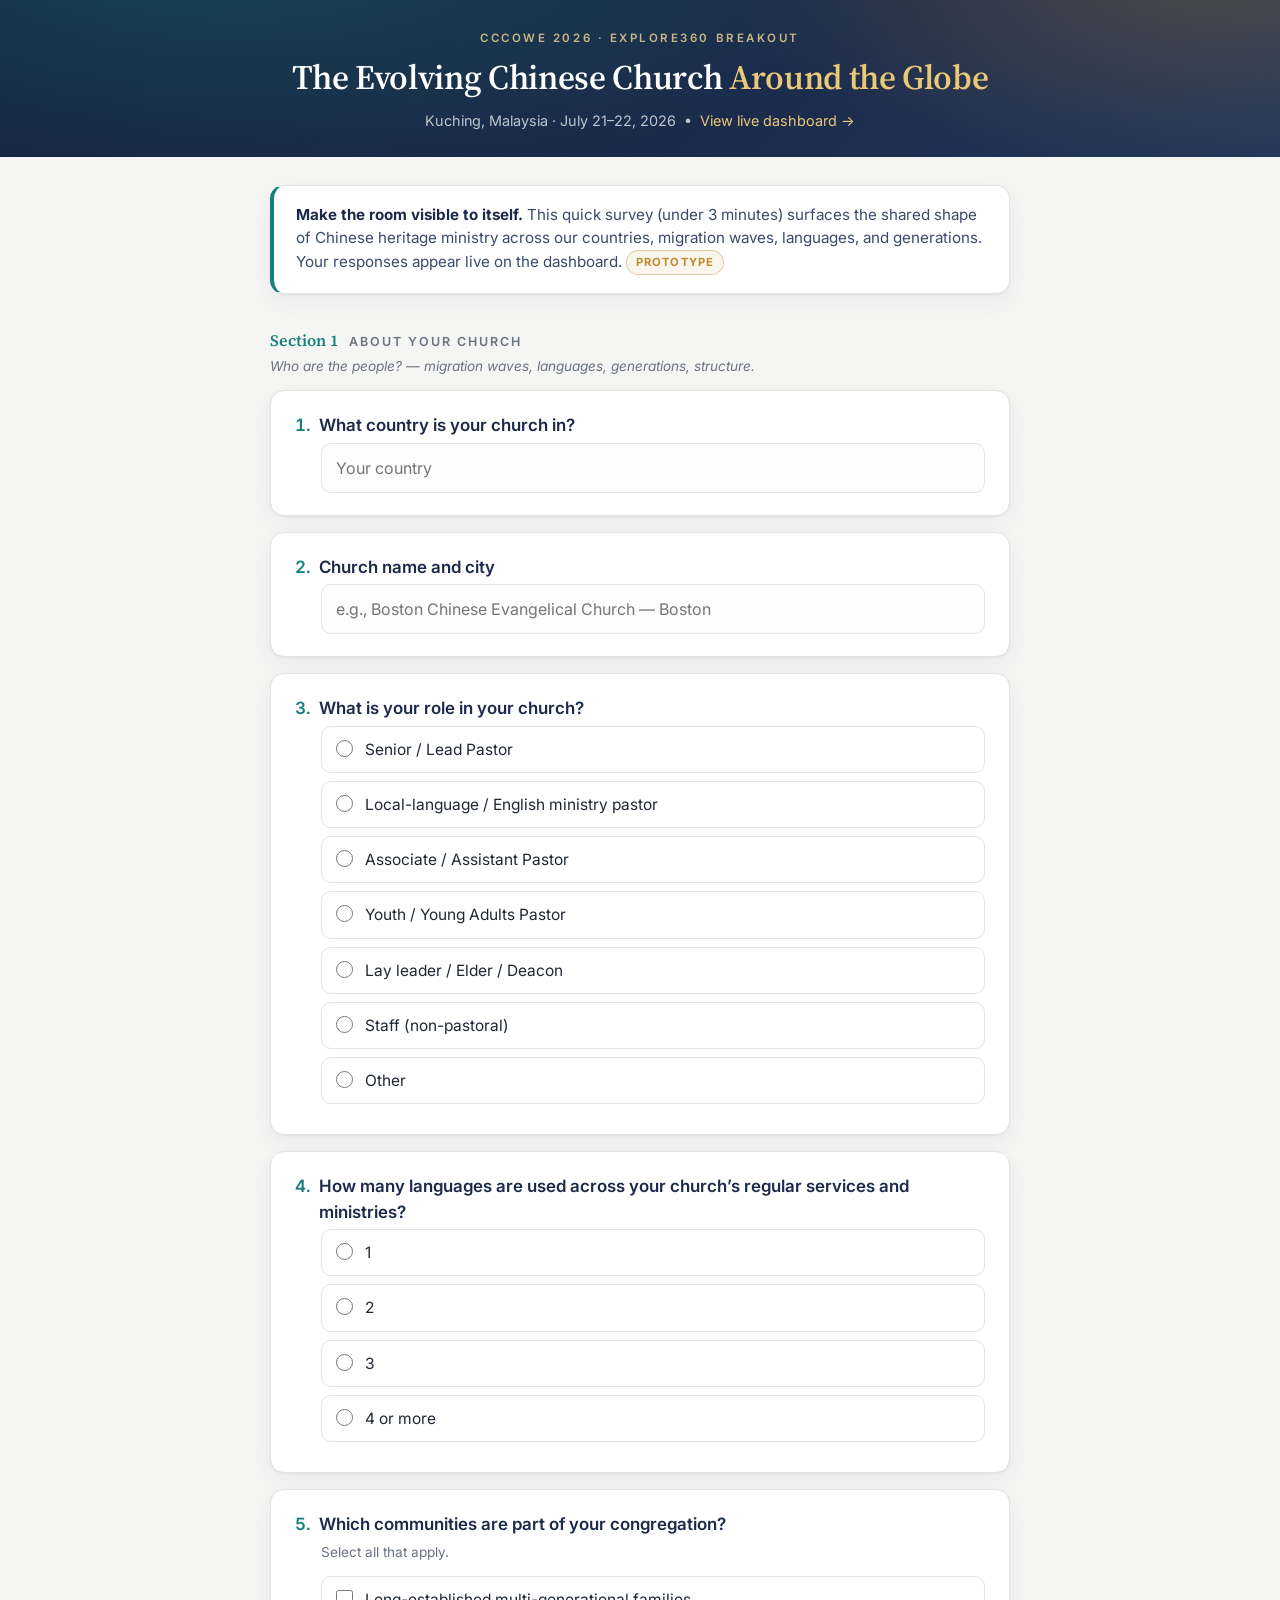
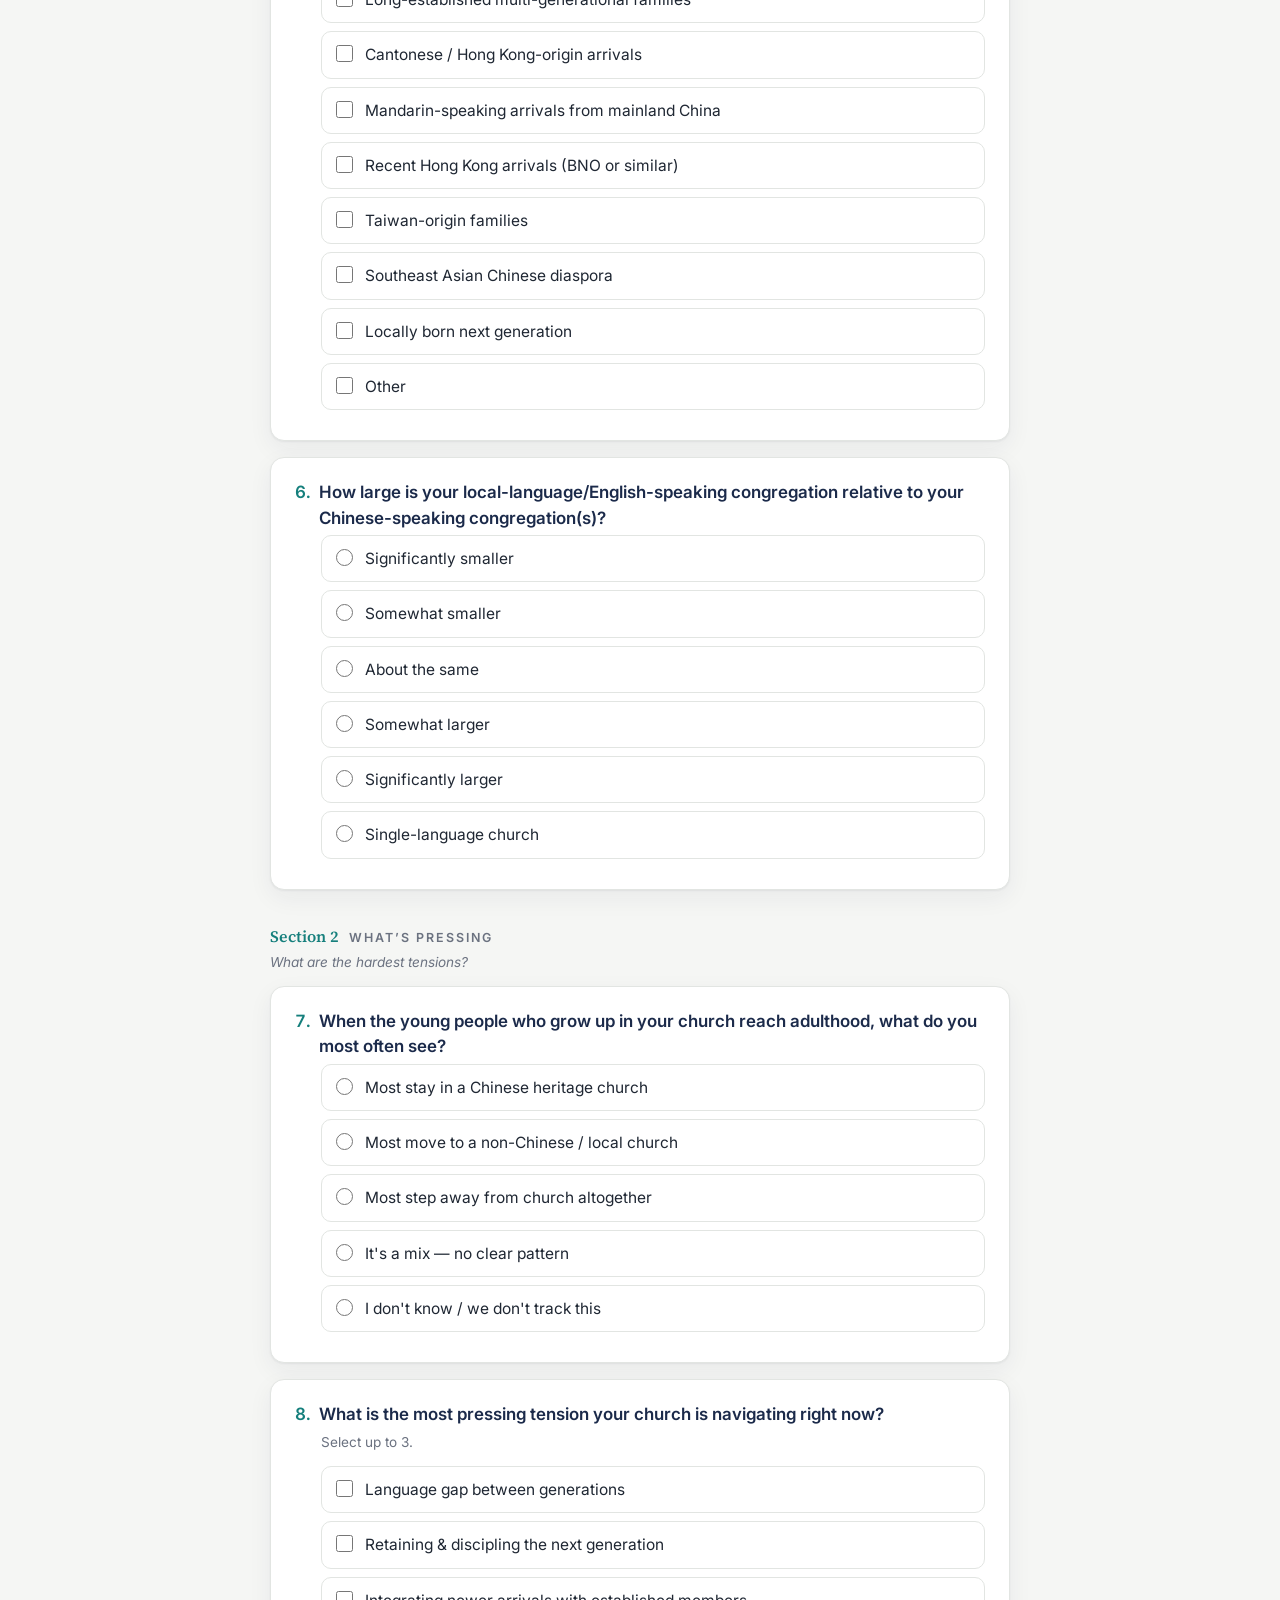
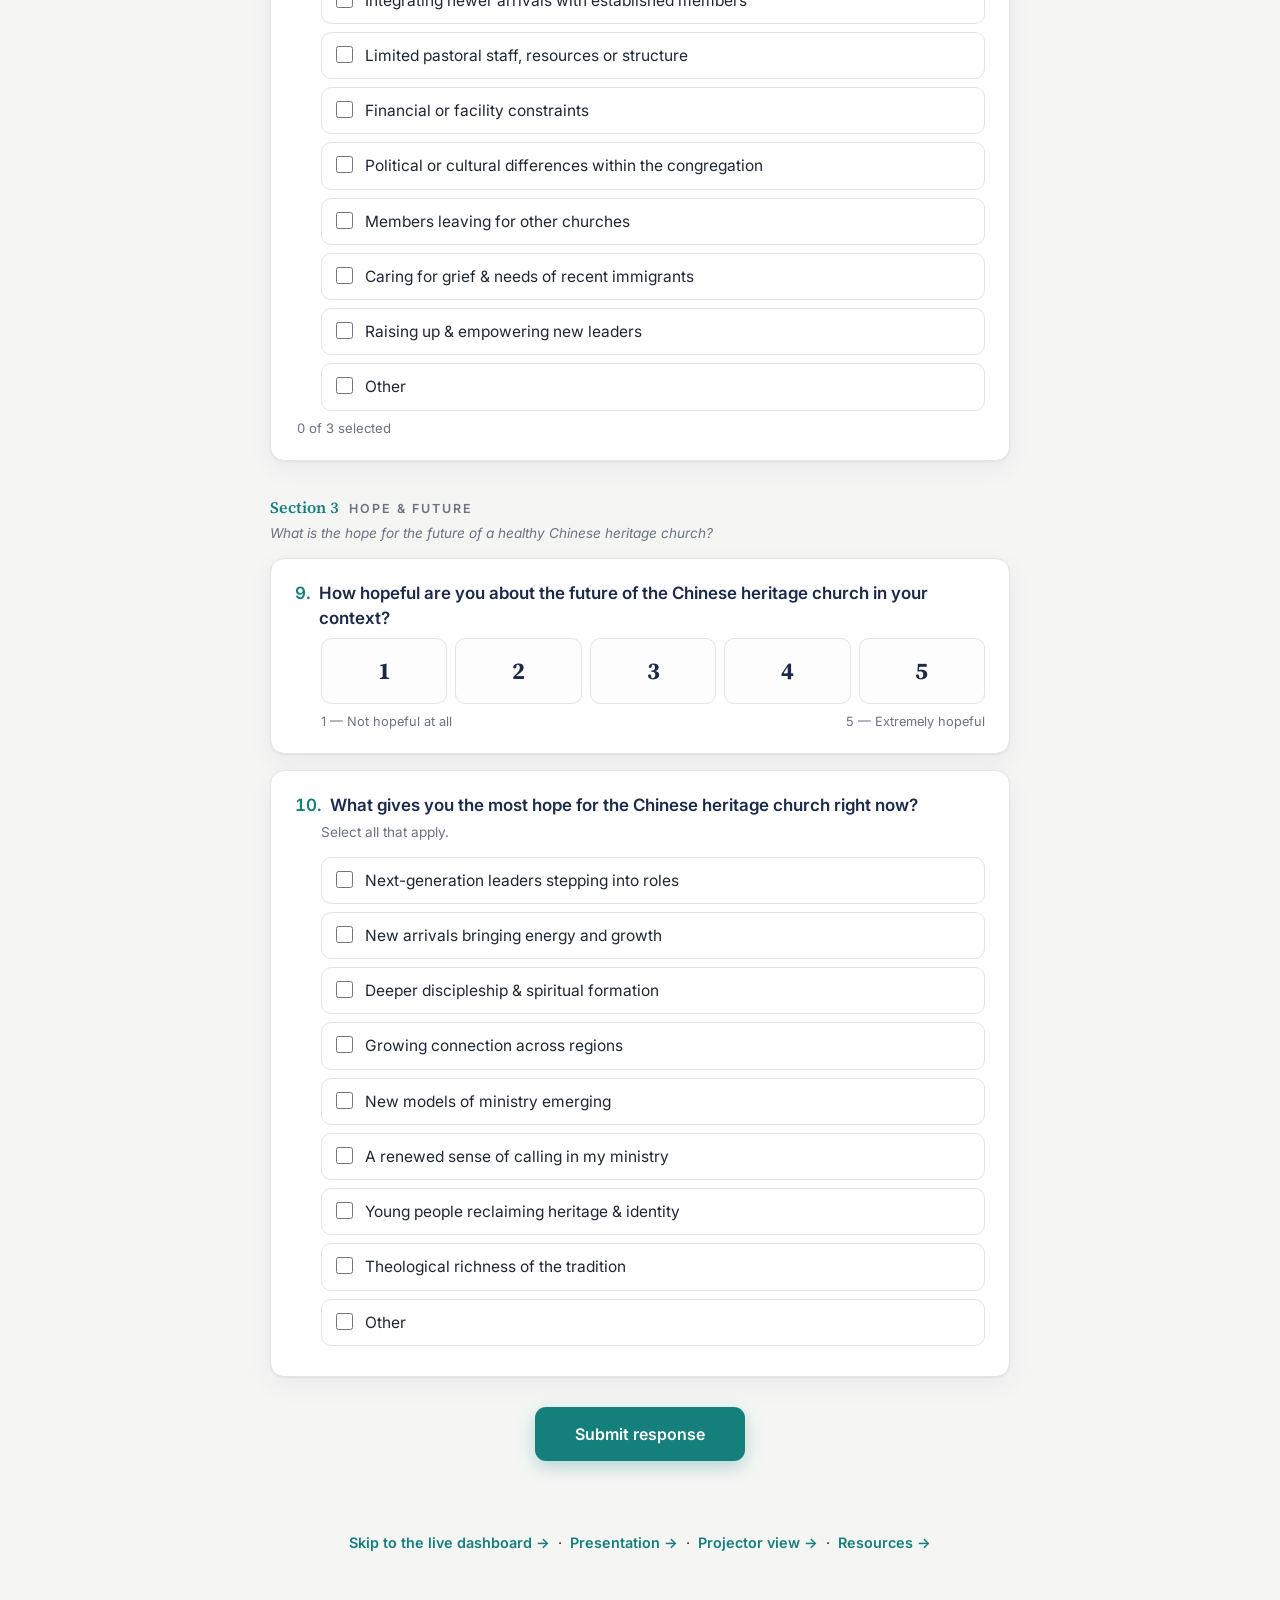
==== commit cecd1f2f: "Add present.html: self-contained speaker deck for Explore360 breakout Vanilla-JS 17-slide deck match" ====
--- a/index.html
+++ b/index.html
@@ -14,7 +14,7 @@
 <header class="banner">
   <p class="banner__eyebrow">CCCOWE 2026 &middot; Explore360 Breakout</p>
   <h1 class="banner__title">The Evolving Chinese Church <span class="accent">Around the Globe</span></h1>
-  <p class="banner__meta">Kuching, Malaysia &middot; July 21&ndash;22, 2026 &nbsp;&bull;&nbsp; <a href="dashboard.html">View live dashboard &rarr;</a></p>
+  <p class="banner__meta">Kuching, Malaysia &middot; July 21&ndash;22, 2026 &nbsp;&bull;&nbsp; <a href="dashboard-live.html">View live dashboard &rarr;</a></p>
 </header>
 
 <main class="wrap">
@@ -135,13 +135,13 @@
     </div>
     <h2>Thank you</h2>
     <p>Your response is now part of the room. Watch it appear on the live dashboard alongside delegates from around the globe.</p>
-    <a href="dashboard.html" class="btn btn--primary">Open the live dashboard &rarr;</a>
+    <a href="dashboard-live.html" class="btn btn--primary">Open the live dashboard &rarr;</a>
     <div style="margin-top:16px;">
       <button class="btn btn--ghost" id="again" type="button">Submit another response</button>
     </div>
   </div>
 
-  <p class="pagelink"><a href="dashboard.html">Skip to the live dashboard &rarr;</a> &nbsp;&middot;&nbsp; <a href="stage.html">Projector view &rarr;</a> &nbsp;&middot;&nbsp; <a href="resources.html">Resources &rarr;</a></p>
+  <p class="pagelink"><a href="dashboard-live.html">Skip to the live dashboard &rarr;</a> &nbsp;&middot;&nbsp; <a href="present.html">Presentation &rarr;</a> &nbsp;&middot;&nbsp; <a href="stage.html">Projector view &rarr;</a> &nbsp;&middot;&nbsp; <a href="resources.html">Resources &rarr;</a></p>
 
 </main>
 
--- a/css/styles.css
+++ b/css/styles.css
@@ -506,68 +506,81 @@
   margin: 0 0 14px;
 }
 
+/* download / link row — TITLE-FIRST hierarchy:
+   small supporting tag/icon · prominent title + muted description · download button */
 .ritem {
   display: flex;
   align-items: center;
   gap: 16px;
-  padding: 16px 20px;
+  padding: 15px 18px;
   border: 1px solid var(--line);
   border-radius: var(--radius);
   background: var(--card);
   box-shadow: var(--shadow);
-  margin-bottom: 12px;
+  margin-bottom: 10px;
   text-decoration: none;
   color: inherit;
-  transition: border-color .15s, transform .12s, box-shadow .15s;
-}
-a.ritem:hover {
-  border-color: var(--teal);
-  transform: translateY(-1px);
-  box-shadow: var(--shadow-lg);
-}
-.ritem__icon {
+  transition: border-color .15s, box-shadow .15s;
+}
+a.ritem:hover { border-color: var(--teal); box-shadow: var(--shadow-lg); }
+a.ritem:hover .ritem__title { color: var(--teal-deep); }
+a.ritem:hover .ritem__action { background: var(--teal); border-color: var(--teal); color: #fff; }
+
+/* small leading accent (quiet, supporting) */
+.ritem__lead {
   flex: none;
-  width: 46px; height: 46px;
-  border-radius: 11px;
-  display: flex; align-items: center; justify-content: center;
-  background: #eef7f6;
-  color: var(--teal);
-}
-.ritem__icon svg { width: 24px; height: 24px; }
-.ritem__icon--pdf { background: #fbeef0; color: var(--rose); }
-.ritem__icon--report { background: #f4eefb; color: var(--c4); }
+  width: 42px;
+  display: flex;
+  align-items: center;
+  justify-content: center;
+}
+.ritem__ic { width: 24px; height: 24px; color: var(--teal); }
+.filetag {
+  font-size: .62rem;
+  font-weight: 700;
+  letter-spacing: .07em;
+  text-transform: uppercase;
+  line-height: 1;
+  padding: 5px 7px;
+  border-radius: 6px;
+  color: var(--rose);
+  background: rgba(177,73,92,.08);
+  border: 1px solid rgba(177,73,92,.28);
+}
+.filetag--report { color: var(--c4); background: rgba(122,94,168,.08); border-color: rgba(122,94,168,.30); }
+
+/* body — the title is the focal point */
 .ritem__body { flex: 1; min-width: 0; }
-.ritem__title { font-weight: 600; color: var(--ink); font-size: 1.02rem; }
-.ritem__desc { font-size: .86rem; color: var(--muted); margin-top: 2px; }
+.ritem__title {
+  font-size: 1.2rem;
+  font-weight: 600;
+  color: var(--ink);
+  line-height: 1.25;
+  transition: color .15s;
+}
+.ritem__desc { font-size: .85rem; color: var(--muted); margin-top: 3px; }
+
+/* clear download affordance on the right */
 .ritem__action {
   flex: none;
-  font-size: .85rem;
+  display: inline-flex;
+  align-items: center;
+  gap: 7px;
+  font-size: .82rem;
   font-weight: 600;
   color: var(--teal);
   white-space: nowrap;
-  display: flex; align-items: center; gap: 6px;
-}
-.ritem__action svg { width: 16px; height: 16px; }
-
-.ritem.is-coming {
-  cursor: default;
-  border-style: dashed;
-  box-shadow: none;
-  background: #fbfcfb;
-}
-.ritem.is-coming:hover { border-color: var(--line); transform: none; }
-.ritem.is-coming .ritem__icon { background: #eef0ee; color: var(--muted); }
-.badge-soon {
-  flex: none;
-  font-size: .7rem;
-  letter-spacing: .08em;
-  text-transform: uppercase;
-  font-weight: 700;
-  color: var(--muted);
-  border: 1px solid var(--line);
-  background: #fff;
-  padding: 4px 10px;
-  border-radius: 20px;
+  padding: 8px 14px;
+  border: 1px solid var(--teal);
+  border-radius: 9px;
+  transition: background .15s, color .15s, border-color .15s;
+}
+.ritem__action svg { width: 15px; height: 15px; }
+
+@media (max-width: 560px) {
+  .ritem { flex-wrap: wrap; gap: 10px 14px; }
+  .ritem__title { font-size: 1.08rem; }
+  .ritem__action { margin-left: 58px; }
 }
 
 .res-credit {
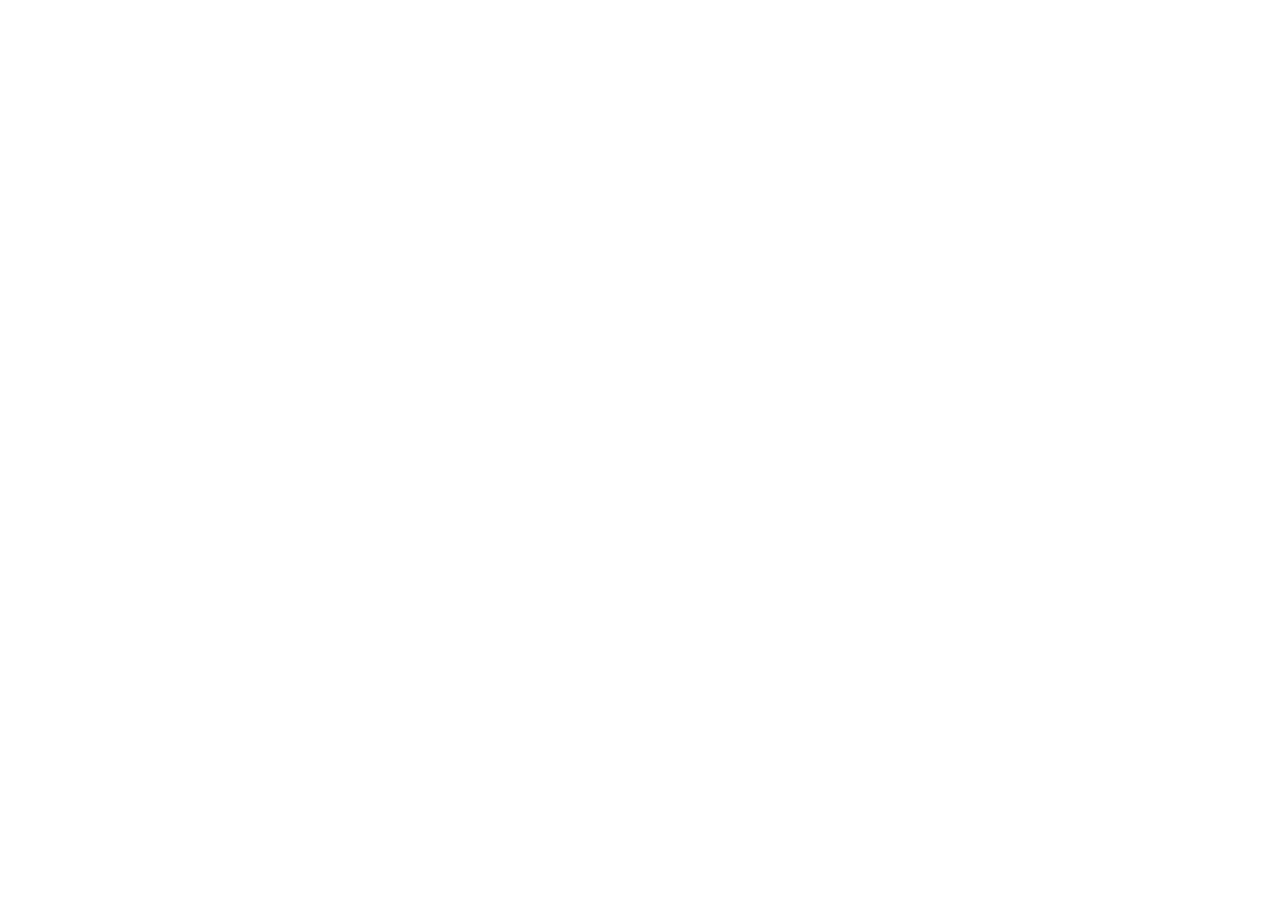
==== commit e7ce6946: "Replace prototype survey at root with redirect to live Google Form The old index.html saved answers " ====
--- a/index.html
+++ b/index.html
@@ -3,149 +3,46 @@
 <head>
 <meta charset="UTF-8" />
 <meta name="viewport" content="width=device-width, initial-scale=1" />
-<title>CCCOWE 2026 Explore360 — Survey</title>
-<link rel="preconnect" href="https://fonts.googleapis.com" />
-<link rel="preconnect" href="https://fonts.gstatic.com" crossorigin />
-<link href="https://fonts.googleapis.com/css2?family=Inter:wght@400;500;600;700&family=Source+Serif+4:opsz,wght@8..60,500;8..60,600&display=swap" rel="stylesheet" />
-<link rel="stylesheet" href="css/styles.css" />
+<meta name="robots" content="noindex" />
+<meta http-equiv="refresh" content="0; url=https://forms.gle/gxPxhVhv5Y41jMhz8" />
+<title>Explore360 Survey — Redirecting</title>
+<style>
+  body {
+    margin: 0;
+    min-height: 100vh;
+    display: flex;
+    align-items: center;
+    justify-content: center;
+    background: #1F5F73;
+    font-family: Lato, "Helvetica Neue", Arial, sans-serif;
+    color: #fff;
+    text-align: center;
+  }
+  .card { padding: 24px; max-width: 34em; }
+  h1 {
+    font-family: "PT Serif", Georgia, "Times New Roman", serif;
+    font-weight: 600;
+    font-size: 1.6rem;
+    margin: 0 0 12px;
+  }
+  p { margin: 0 0 20px; opacity: .85; line-height: 1.5; }
+  a.go {
+    display: inline-block;
+    padding: 12px 28px;
+    border-radius: 6px;
+    background: #fff;
+    color: #1F5F73;
+    font-weight: 700;
+    text-decoration: none;
+  }
+</style>
 </head>
 <body>
-
-<header class="banner">
-  <p class="banner__eyebrow">CCCOWE 2026 &middot; Explore360 Breakout</p>
-  <h1 class="banner__title">The Evolving Chinese Church <span class="accent">Around the Globe</span></h1>
-  <p class="banner__meta">Kuching, Malaysia &middot; July 21&ndash;22, 2026 &nbsp;&bull;&nbsp; <a href="dashboard-live.html">View live dashboard &rarr;</a></p>
-</header>
-
-<main class="wrap">
-
-  <!-- FORM -->
-  <form id="survey" novalidate>
-    <div class="intro">
-      <strong>Make the room visible to itself.</strong> This quick survey (under 3 minutes) surfaces the shared
-      shape of Chinese heritage ministry across our countries, migration waves, languages, and generations.
-      Your responses appear live on the dashboard. <span class="demo-flag">Prototype</span>
-    </div>
-
-    <!-- SECTION 1 -->
-    <div class="section-tag">
-      <span class="section-tag__num">Section 1</span>
-      <span class="section-tag__name">About Your Church</span>
-    </div>
-    <p class="section-tag__hint">Who are the people? — migration waves, languages, generations, structure.</p>
-
-    <!-- Q1 -->
-    <div class="q">
-      <label class="q__label" for="q1"><span class="q__num">1.</span> What country is your church in?</label>
-      <div class="q__body">
-        <input class="txt" type="text" id="q1" name="q1_country" placeholder="Your country" autocomplete="off" />
-      </div>
-    </div>
-
-    <!-- Q2 -->
-    <div class="q">
-      <label class="q__label" for="q2"><span class="q__num">2.</span> Church name and city</label>
-      <div class="q__body">
-        <input class="txt" type="text" id="q2" name="q2_church" placeholder="e.g., Boston Chinese Evangelical Church — Boston" autocomplete="off" />
-      </div>
-    </div>
-
-    <!-- Q3 -->
-    <div class="q" data-single="q3_role">
-      <p class="q__label"><span class="q__num">3.</span> What is your role in your church?</p>
-      <div class="q__body" id="q3-opts"></div>
-    </div>
-
-    <!-- Q4 -->
-    <div class="q" data-single="q4_languages">
-      <p class="q__label"><span class="q__num">4.</span> How many languages are used across your church&rsquo;s regular services and ministries?</p>
-      <div class="q__body" id="q4-opts"></div>
-    </div>
-
-    <!-- Q5 -->
-    <div class="q" data-multi="q5_communities">
-      <p class="q__label"><span class="q__num">5.</span> Which communities are part of your congregation?</p>
-      <p class="q__help">Select all that apply.</p>
-      <div class="q__body" id="q5-opts"></div>
-    </div>
-
-    <!-- Q6 -->
-    <div class="q" data-single="q6_relative_size">
-      <p class="q__label"><span class="q__num">6.</span> How large is your local-language/English-speaking congregation relative to your Chinese-speaking congregation(s)?</p>
-      <div class="q__body" id="q6-opts"></div>
-    </div>
-
-    <!-- SECTION 2 -->
-    <div class="section-tag">
-      <span class="section-tag__num">Section 2</span>
-      <span class="section-tag__name">What&rsquo;s Pressing</span>
-    </div>
-    <p class="section-tag__hint">What are the hardest tensions?</p>
-
-    <!-- Q7 -->
-    <div class="q" data-single="q7_youth">
-      <p class="q__label"><span class="q__num">7.</span> When the young people who grow up in your church reach adulthood, what do you most often see?</p>
-      <div class="q__body" id="q7-opts"></div>
-    </div>
-
-    <!-- Q8 -->
-    <div class="q" data-multi="q8_tensions" data-max="3">
-      <p class="q__label"><span class="q__num">8.</span> What is the most pressing tension your church is navigating right now?</p>
-      <p class="q__help">Select up to 3.</p>
-      <div class="q__body" id="q8-opts"></div>
-      <p class="cap-note" id="q8-cap">0 of 3 selected</p>
-    </div>
-
-    <!-- SECTION 3 -->
-    <div class="section-tag">
-      <span class="section-tag__num">Section 3</span>
-      <span class="section-tag__name">Hope &amp; Future</span>
-    </div>
-    <p class="section-tag__hint">What is the hope for the future of a healthy Chinese heritage church?</p>
-
-    <!-- Q9 -->
-    <div class="q" data-scale="q9_hope">
-      <p class="q__label"><span class="q__num">9.</span> How hopeful are you about the future of the Chinese heritage church in your context?</p>
-      <div class="q__body">
-        <div class="scale" id="q9-scale"></div>
-        <div class="scale__ends">
-          <span>1 — Not hopeful at all</span>
-          <span>5 — Extremely hopeful</span>
-        </div>
-      </div>
-    </div>
-
-    <!-- Q10 -->
-    <div class="q" data-multi="q10_hope_sources">
-      <p class="q__label"><span class="q__num">10.</span> What gives you the most hope for the Chinese heritage church right now?</p>
-      <p class="q__help">Select all that apply.</p>
-      <div class="q__body" id="q10-opts"></div>
-    </div>
-
-    <div class="actions">
-      <button type="submit" class="btn btn--primary">Submit response</button>
-      <p class="form-error" id="form-error"></p>
-    </div>
-  </form>
-
-  <!-- THANK YOU -->
-  <div class="thanks hidden" id="thanks">
-    <div class="thanks__check">
-      <svg viewBox="0 0 24 24" fill="none" stroke-width="3" stroke-linecap="round" stroke-linejoin="round"><path d="M5 13l4 4L19 7"/></svg>
-    </div>
-    <h2>Thank you</h2>
-    <p>Your response is now part of the room. Watch it appear on the live dashboard alongside delegates from around the globe.</p>
-    <a href="dashboard-live.html" class="btn btn--primary">Open the live dashboard &rarr;</a>
-    <div style="margin-top:16px;">
-      <button class="btn btn--ghost" id="again" type="button">Submit another response</button>
-    </div>
+  <div class="card">
+    <h1>Taking you to the Explore360 survey&hellip;</h1>
+    <p>CCCOWE 2026 &middot; The Evolving Chinese Church Around the Globe</p>
+    <a class="go" href="https://forms.gle/gxPxhVhv5Y41jMhz8">Open the survey</a>
   </div>
-
-  <p class="pagelink"><a href="dashboard-live.html">Skip to the live dashboard &rarr;</a> &nbsp;&middot;&nbsp; <a href="present.html">Presentation &rarr;</a> &nbsp;&middot;&nbsp; <a href="stage.html">Projector view &rarr;</a> &nbsp;&middot;&nbsp; <a href="resources.html">Resources &rarr;</a></p>
-
-</main>
-
-<script src="js/questions.js"></script>
-<script src="js/survey.js"></script>
+  <script>location.replace("https://forms.gle/gxPxhVhv5Y41jMhz8");</script>
 </body>
 </html>
